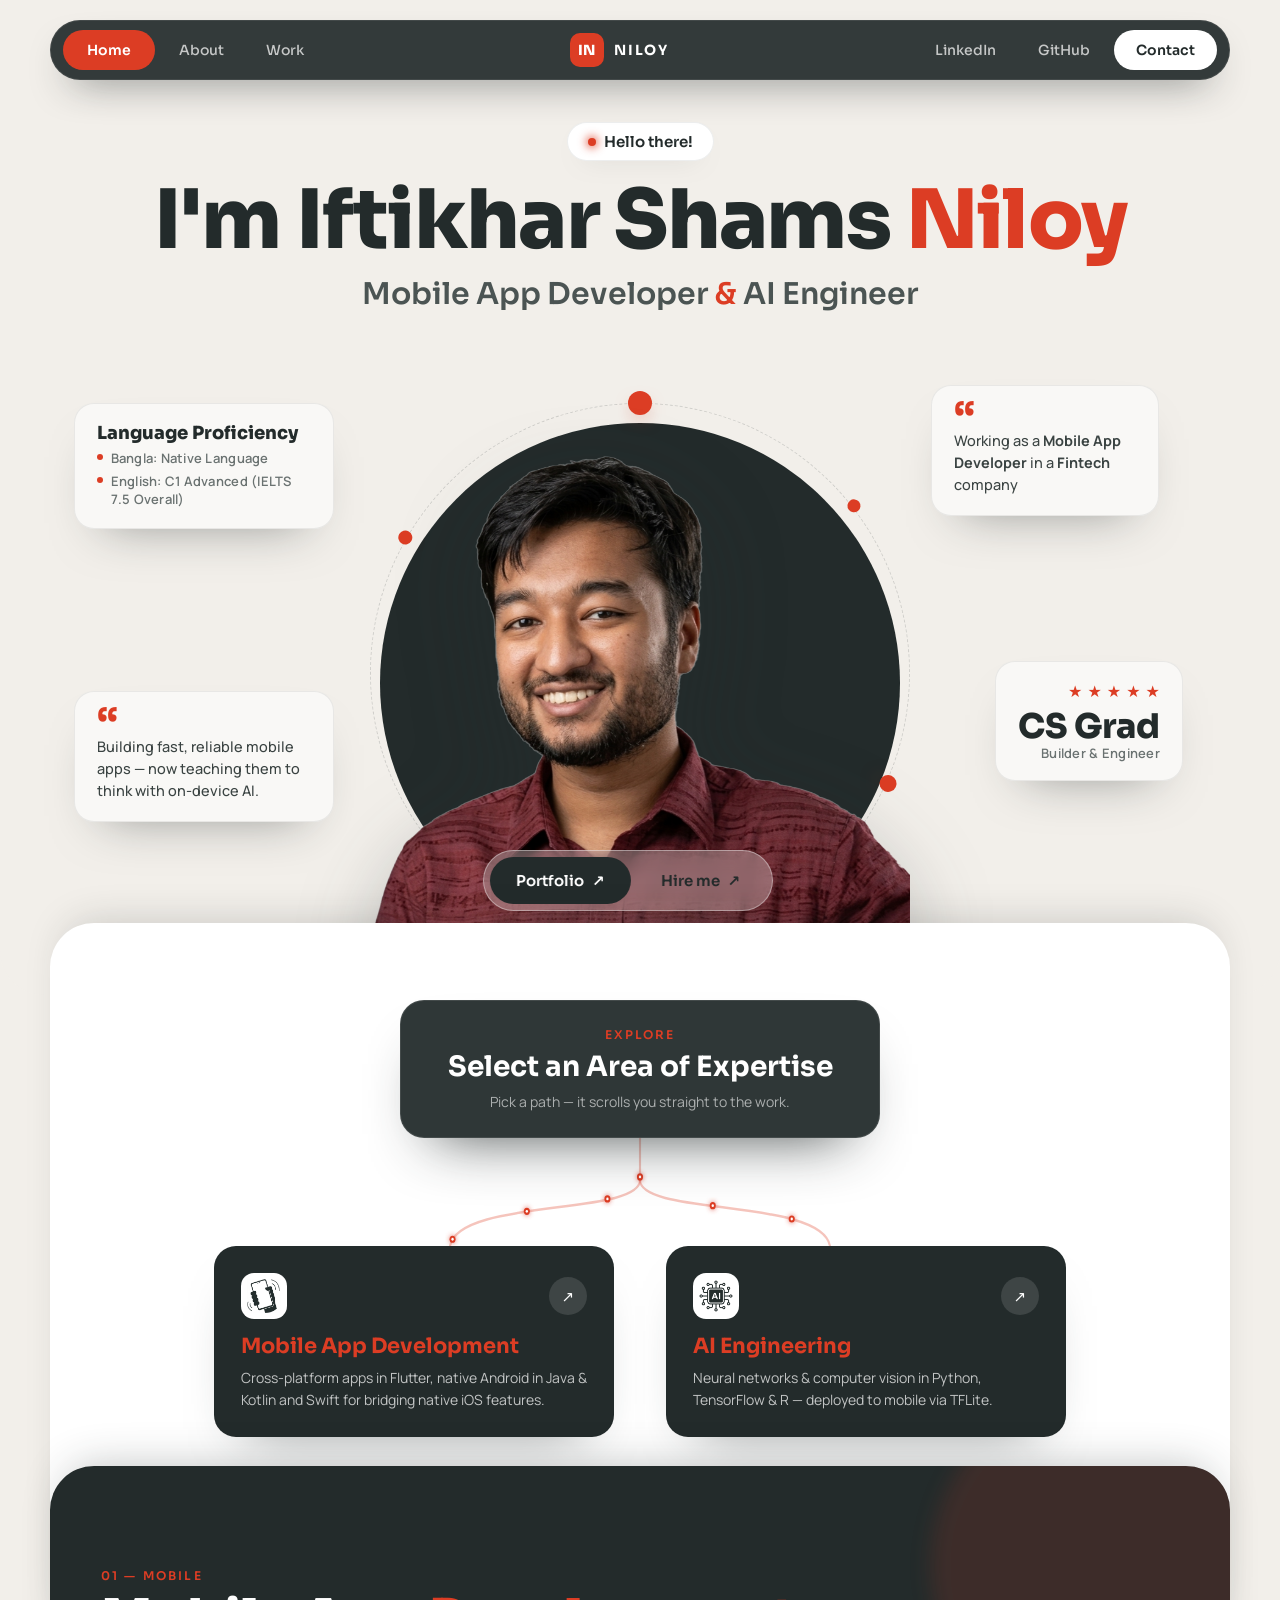
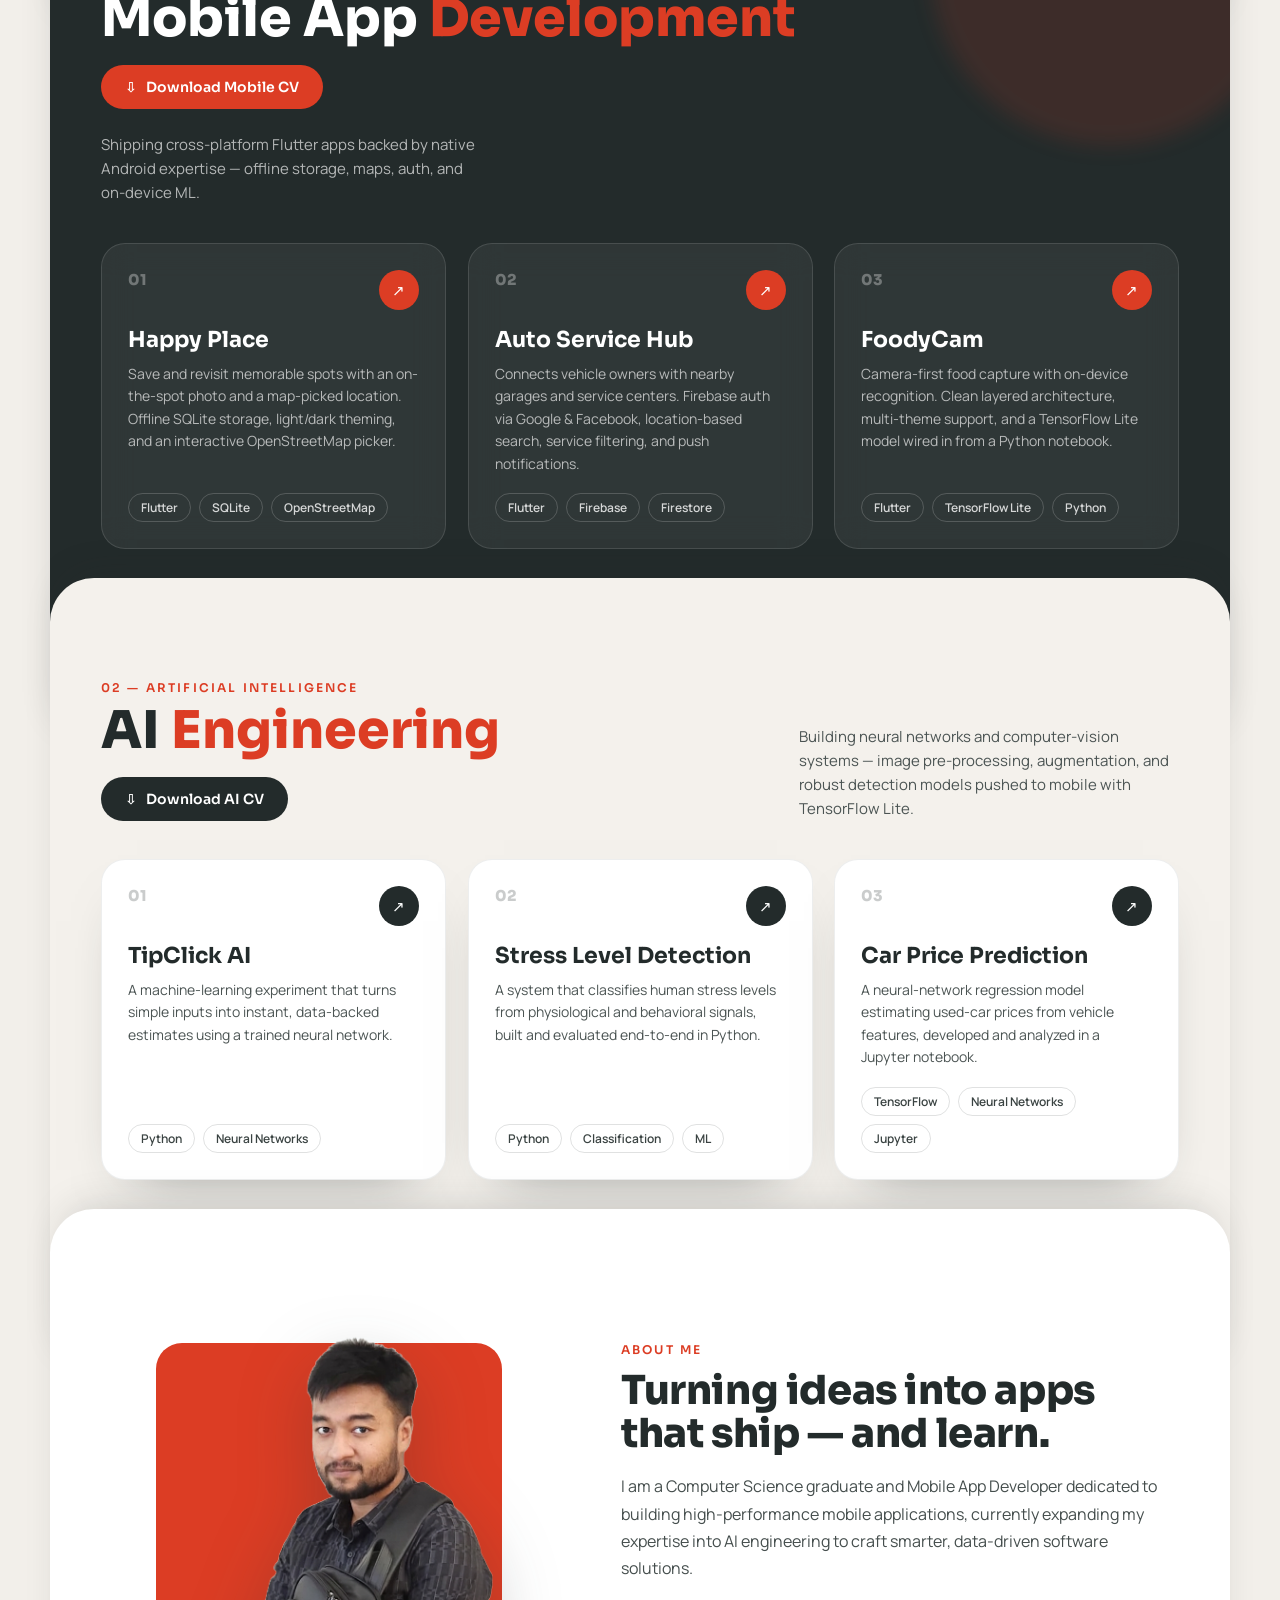
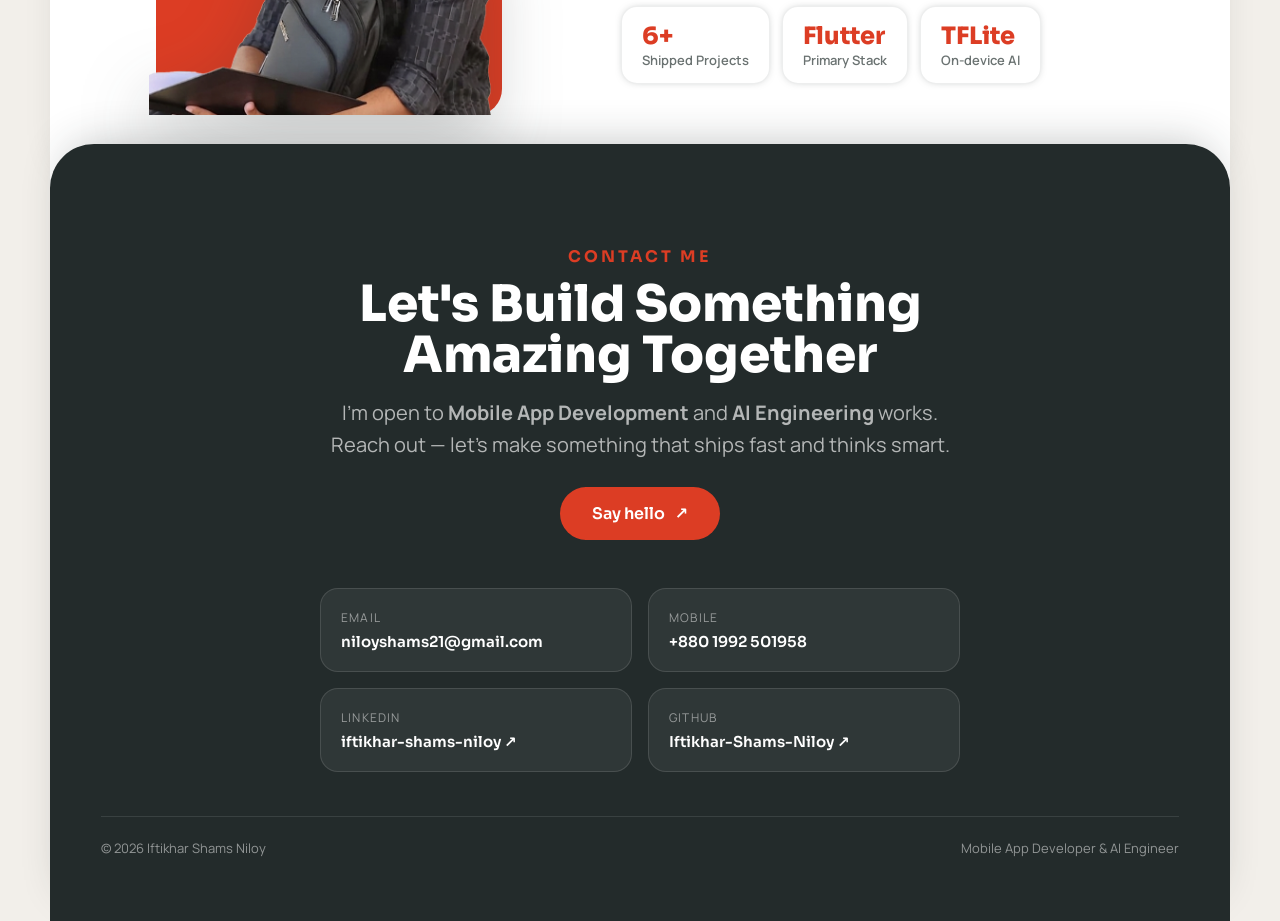
==== index.html @ 942c14b5 "refactor: refactored the code into different files so it becomes better architectured and human-read" ====
<!DOCTYPE html>
<html lang="en">
<head>
  <meta charset="utf-8">
  <meta name="viewport" content="width=device-width, initial-scale=1">
  <title>Iftikhar Shams Niloy — Mobile App Developer &amp; AI Engineer</title>
  <meta name="description" content="Portfolio of Iftikhar Shams Niloy — Mobile App Developer (Flutter, Android) and AI Engineer (TensorFlow, computer vision).">

  <link rel="icon" href="assets/images/favicon.svg" type="image/svg+xml">

  <link rel="stylesheet" href="css/fonts.css">
  <link rel="stylesheet" href="css/base.css">
  <link rel="stylesheet" href="css/components.css">
  <link rel="stylesheet" href="css/sections.css">
</head>
<body>

  <!-- ============================== NAV ============================== -->
  <nav class="nav">
    <div class="nav__group">
      <a href="#home" class="nav__link nav__link--active">Home</a>
      <a href="#about" class="nav__link">About</a>
      <a href="#mobile" class="nav__link">Work</a>
    </div>

    <a href="#home" class="nav__brand">
      <span class="nav__logo">IN</span>
      <span class="nav__name">NILOY</span>
    </a>

    <div class="nav__group">
      <a href="https://www.linkedin.com/in/iftikhar-shams-niloy-92b902220/" target="_blank" rel="noopener" class="nav__link">LinkedIn</a>
      <a href="https://github.com/Iftikhar-Shams-Niloy" target="_blank" rel="noopener" class="nav__link">GitHub</a>
      <a href="#contact" class="nav__cta">Contact</a>
    </div>
  </nav>

  <!-- ============================== HERO ============================== -->
  <section id="home" class="hero">
    <div class="hero__inner">
      <div class="hero__badge reveal">
        <span class="hero__badge-dot"></span>Hello there!
      </div>

      <h1 class="hero__title reveal">I'm Iftikhar Shams <span class="accent">Niloy</span></h1>
      <p class="hero__subtitle reveal">Mobile App Developer <span class="accent">&amp;</span> AI Engineer</p>

      <div class="hero__stage reveal">
        <div class="hero__circle"></div>
        <div class="hero__ring"></div>

        <!-- Rotating red satellites orbiting the portrait -->
        <div class="hero__orbit">
          <div class="hero__orbit-spinner">
            <div class="hero__orbit-arm" style="--angle: 0deg"><span class="hero__satellite" style="--size: 24px; --offset: -12px"></span></div>
            <div class="hero__orbit-arm" style="--angle: 52deg"><span class="hero__satellite" style="--size: 13px; --offset: -8px"></span></div>
            <div class="hero__orbit-arm" style="--angle: 114deg"><span class="hero__satellite" style="--size: 17px; --offset: -10px"></span></div>
            <div class="hero__orbit-arm" style="--angle: 170deg"><span class="hero__satellite" style="--size: 11px; --offset: -7px"></span></div>
            <div class="hero__orbit-arm" style="--angle: 226deg"><span class="hero__satellite" style="--size: 20px; --offset: -11px"></span></div>
            <div class="hero__orbit-arm" style="--angle: 300deg"><span class="hero__satellite" style="--size: 14px; --offset: -8px"></span></div>
          </div>
        </div>

        <img id="heroPhoto" class="hero__photo" src="assets/images/photo-formal.png" alt="Iftikhar Shams Niloy">

        <!-- Floating glass cards around the portrait -->
        <div class="float-card float-card--quote float-card--bottom-left">
          <div class="float-card__quote-mark">&ldquo;</div>
          <p class="float-card__text">Building fast, reliable mobile apps — now teaching them to think with on-device AI.</p>
        </div>

        <div class="float-card float-card--quote float-card--top-right">
          <div class="float-card__quote-mark">&ldquo;</div>
          <p class="float-card__text">Working as a <b>Mobile App Developer</b> in a <b>Fintech</b> company</p>
        </div>

        <div class="float-card float-card--badge float-card--bottom-right">
          <div class="float-card__stars">
            <span>★</span><span>★</span><span>★</span><span>★</span><span>★</span>
          </div>
          <div class="float-card__headline">CS Grad</div>
          <div class="float-card__caption">Builder &amp; Engineer</div>
        </div>

        <div class="float-card float-card--list float-card--top-left">
          <div class="float-card__headline float-card__headline--small">Language Proficiency</div>
          <ul class="float-card__list">
            <li><span class="float-card__bullet"></span>Bangla: Native Language</li>
            <li><span class="float-card__bullet"></span>English: C1 Advanced (IELTS 7.5 Overall)</li>
          </ul>
        </div>

        <!-- CTA pill + expandable resume downloads -->
        <div class="hero__cta">
          <div class="cta-pill">
            <a href="#mobile" class="cta-pill__primary">Portfolio <span aria-hidden="true">↗</span></a>
            <button id="resumeToggle" class="cta-pill__secondary" aria-expanded="false" aria-controls="resumePanel">
              Hire me <span id="resumeCaret" aria-hidden="true">↗</span>
            </button>
          </div>
          <div id="resumePanel" class="resume-panel">
            <a href="assets/resume/Iftikhar-Shams-Niloy-Resume-AI.pdf" download="Iftikhar-Shams-Niloy-AI-Resume.pdf" class="resume-panel__link resume-panel__link--accent">AI Engineering Resume</a>
            <a href="assets/resume/Iftikhar-Shams-Niloy-Resume-Mobile.pdf" download="Iftikhar-Shams-Niloy-Mobile-Resume.pdf" class="resume-panel__link resume-panel__link--dark">Mobile App Developer Resume</a>
          </div>
        </div>
      </div>
    </div>
  </section>

  <!-- ===================== EXPERTISE CHART ===================== -->
  <section class="chart stack-card stack-card--chart">
    <div class="chart__tree">
      <div class="chart__root reveal">
        <div class="chart__eyebrow">Explore</div>
        <div class="chart__question">Select an Area of Expertise</div>
        <div class="chart__hint">Pick a path — it scrolls you straight to the work.</div>
      </div>

      <!-- Connector with flowing sparks from the root node to the two paths -->
      <svg class="chart__connector" viewBox="0 0 900 110" height="110" fill="none" preserveAspectRatio="none" aria-hidden="true">
        <defs>
          <filter id="sparkGlow" x="-70%" y="-70%" width="240%" height="240%">
            <feGaussianBlur stdDeviation="2.6" result="b"></feGaussianBlur>
            <feMerge><feMergeNode in="b"></feMergeNode><feMergeNode in="SourceGraphic"></feMergeNode></feMerge>
          </filter>
          <path id="flowLeft" d="M450 0 L450 40 C 450 78 235 60 225 108"></path>
          <path id="flowRight" d="M450 0 L450 40 C 450 78 665 60 675 108"></path>
        </defs>
        <!-- faint tracks -->
        <path d="M450 0 V42" class="chart__track"></path>
        <path d="M450 42 C 450 78 235 60 225 108" class="chart__track"></path>
        <path d="M450 42 C 450 78 665 60 675 108" class="chart__track"></path>
        <!-- flowing red sparks -->
        <g filter="url(#sparkGlow)"><circle r="3.6" class="chart__spark"></circle><circle r="1.4" fill="#fff"></circle><animateMotion dur="1.9s" repeatCount="indefinite" begin="0s"><mpath href="#flowLeft"></mpath></animateMotion></g>
        <g filter="url(#sparkGlow)"><circle r="3.6" class="chart__spark"></circle><circle r="1.4" fill="#fff"></circle><animateMotion dur="1.9s" repeatCount="indefinite" begin="-0.63s"><mpath href="#flowLeft"></mpath></animateMotion></g>
        <g filter="url(#sparkGlow)"><circle r="3.6" class="chart__spark"></circle><circle r="1.4" fill="#fff"></circle><animateMotion dur="1.9s" repeatCount="indefinite" begin="-1.27s"><mpath href="#flowLeft"></mpath></animateMotion></g>
        <g filter="url(#sparkGlow)"><circle r="3.6" class="chart__spark"></circle><circle r="1.4" fill="#fff"></circle><animateMotion dur="1.9s" repeatCount="indefinite" begin="-0.31s"><mpath href="#flowRight"></mpath></animateMotion></g>
        <g filter="url(#sparkGlow)"><circle r="3.6" class="chart__spark"></circle><circle r="1.4" fill="#fff"></circle><animateMotion dur="1.9s" repeatCount="indefinite" begin="-0.95s"><mpath href="#flowRight"></mpath></animateMotion></g>
        <g filter="url(#sparkGlow)"><circle r="3.6" class="chart__spark"></circle><circle r="1.4" fill="#fff"></circle><animateMotion dur="1.9s" repeatCount="indefinite" begin="-1.58s"><mpath href="#flowRight"></mpath></animateMotion></g>
      </svg>

      <div class="chart__paths">
        <a href="#mobile" class="path-card reveal reveal--from-left">
          <div class="path-card__top">
            <span class="path-card__icon"><img src="assets/images/icon-mobile-dev.png" alt=""></span>
            <span class="path-card__arrow">↗</span>
          </div>
          <div class="path-card__title">Mobile App Development</div>
          <p class="path-card__desc">Cross-platform apps in Flutter, native Android in Java &amp; Kotlin and Swift for bridging native iOS features.</p>
        </a>

        <a href="#ai" class="path-card reveal reveal--from-right">
          <div class="path-card__top">
            <span class="path-card__icon"><img src="assets/images/icon-ai.png" alt=""></span>
            <span class="path-card__arrow">↗</span>
          </div>
          <div class="path-card__title">AI Engineering</div>
          <p class="path-card__desc">Neural networks &amp; computer vision in Python, TensorFlow &amp; R — deployed to mobile via TFLite.</p>
        </a>
      </div>
    </div>
  </section>

  <!-- ===================== MOBILE WORK ===================== -->
  <section id="mobile" class="work work--dark stack-card roll">
    <div class="work__glow" aria-hidden="true"></div>

    <div class="work__header reveal">
      <div>
        <div class="work__eyebrow">01 — Mobile</div>
        <h2 class="work__title">Mobile App <span class="accent">Development</span></h2>
        <a href="assets/resume/Iftikhar-Shams-Niloy-Resume-Mobile.pdf" download="Iftikhar-Shams-Niloy-Mobile-Resume.pdf" class="work__cv-btn work__cv-btn--accent"><span aria-hidden="true">⇩</span> Download Mobile CV</a>
      </div>
      <p class="work__blurb">Shipping cross-platform Flutter apps backed by native Android expertise — offline storage, maps, auth, and on-device ML.</p>
    </div>

    <!-- Cards rendered by js/projects.js from the mobileProjects list -->
    <div id="mobileProjects" class="work__grid"></div>
  </section>

  <!-- ===================== AI WORK ===================== -->
  <section id="ai" class="work work--light stack-card roll">
    <div class="work__header reveal">
      <div>
        <div class="work__eyebrow">02 — Artificial Intelligence</div>
        <h2 class="work__title">AI <span class="accent">Engineering</span></h2>
        <a href="assets/resume/Iftikhar-Shams-Niloy-Resume-AI.pdf" download="Iftikhar-Shams-Niloy-AI-Resume.pdf" class="work__cv-btn work__cv-btn--dark"><span aria-hidden="true">⇩</span> Download AI CV</a>
      </div>
      <p class="work__blurb">Building neural networks and computer-vision systems — image pre-processing, augmentation, and robust detection models pushed to mobile with TensorFlow Lite.</p>
    </div>

    <!-- Cards rendered by js/projects.js from the aiProjects list -->
    <div id="aiProjects" class="work__grid"></div>
  </section>

  <!-- ===================== ABOUT ===================== -->
  <section id="about" class="about stack-card roll">
    <div class="about__grid">
      <div class="about__portrait reveal reveal--from-left">
        <div class="about__portrait-backdrop"></div>
        <img src="assets/images/photo-casual.png" alt="Iftikhar Shams Niloy" class="about__photo">
      </div>

      <div class="reveal reveal--from-right">
        <div class="about__eyebrow">About me</div>
        <h2 class="about__title">Turning ideas into apps that ship — and learn.</h2>
        <p class="about__body">I am a Computer Science graduate and Mobile App Developer dedicated to building high-performance mobile applications, currently expanding my expertise into AI engineering to craft smarter, data-driven software solutions.</p>
        <div class="about__stats">
          <div class="stat-card">
            <div class="stat-card__value">6+</div>
            <div class="stat-card__label">Shipped Projects</div>
          </div>
          <div class="stat-card">
            <div class="stat-card__value">Flutter</div>
            <div class="stat-card__label">Primary Stack</div>
          </div>
          <div class="stat-card">
            <div class="stat-card__value">TFLite</div>
            <div class="stat-card__label">On-device AI</div>
          </div>
        </div>
      </div>
    </div>
  </section>

  <!-- ===================== CONTACT ===================== -->
  <section id="contact" class="contact stack-card roll">
    <div class="contact__intro reveal">
      <div class="contact__eyebrow"><b>CONTACT ME</b></div>
      <h2 class="contact__title">Let's Build Something Amazing Together</h2>
      <p class="contact__body">I'm open to <b>Mobile App Development</b> and <b>AI Engineering</b> works. Reach out — let's make something that ships fast and thinks smart.</p>
      <a href="mailto:niloyshams21@gmail.com" class="contact__hello">Say hello <span aria-hidden="true">↗</span></a>
    </div>

    <div class="contact__grid reveal">
      <a href="mailto:niloyshams21@gmail.com" class="contact-card">
        <div class="contact-card__label">Email</div>
        <div class="contact-card__value contact-card__value--wrap">niloyshams21@gmail.com</div>
      </a>
      <a href="tel:+8801992501958" class="contact-card">
        <div class="contact-card__label">Mobile</div>
        <div class="contact-card__value">+880 1992 501958</div>
      </a>
      <a href="https://www.linkedin.com/in/iftikhar-shams-niloy-92b902220/" target="_blank" rel="noopener" class="contact-card">
        <div class="contact-card__label">LinkedIn</div>
        <div class="contact-card__value">iftikhar-shams-niloy ↗</div>
      </a>
      <a href="https://github.com/Iftikhar-Shams-Niloy" target="_blank" rel="noopener" class="contact-card">
        <div class="contact-card__label">GitHub</div>
        <div class="contact-card__value">Iftikhar-Shams-Niloy ↗</div>
      </a>
    </div>

    <footer class="contact__footer">
      <span>© 2026 Iftikhar Shams Niloy</span>
      <span>Mobile App Developer &amp; AI Engineer</span>
    </footer>
  </section>

  <script src="js/projects.js"></script>
  <script src="js/main.js"></script>
</body>
</html>
---- css/fonts.css ----
/* ==========================================================================
   Self-hosted fonts (variable weight files from Google Fonts)
   - Manrope: body text
   - Sora: headings / UI labels
   Each file is a variable font, so a single @font-face per unicode subset
   covers every weight used on the page.
   ========================================================================== */

/* ----- Manrope ----- */

@font-face {
  font-family: 'Manrope';
  font-style: normal;
  font-weight: 200 800;
  font-display: swap;
  src: url("../assets/fonts/manrope-latin.woff2") format('woff2');
  unicode-range: U+0000-00FF, U+0131, U+0152-0153, U+02BB-02BC, U+02C6, U+02DA, U+02DC, U+0304, U+0308, U+0329, U+2000-206F, U+20AC, U+2122, U+2191, U+2193, U+2212, U+2215, U+FEFF, U+FFFD;
}

@font-face {
  font-family: 'Manrope';
  font-style: normal;
  font-weight: 200 800;
  font-display: swap;
  src: url("../assets/fonts/manrope-latin-ext.woff2") format('woff2');
  unicode-range: U+0100-02BA, U+02BD-02C5, U+02C7-02CC, U+02CE-02D7, U+02DD-02FF, U+0304, U+0308, U+0329, U+1D00-1DBF, U+1E00-1E9F, U+1EF2-1EFF, U+2020, U+20A0-20AB, U+20AD-20C0, U+2113, U+2C60-2C7F, U+A720-A7FF;
}

@font-face {
  font-family: 'Manrope';
  font-style: normal;
  font-weight: 200 800;
  font-display: swap;
  src: url("../assets/fonts/manrope-cyrillic.woff2") format('woff2');
  unicode-range: U+0301, U+0400-045F, U+0490-0491, U+04B0-04B1, U+2116;
}

@font-face {
  font-family: 'Manrope';
  font-style: normal;
  font-weight: 200 800;
  font-display: swap;
  src: url("../assets/fonts/manrope-cyrillic-ext.woff2") format('woff2');
  unicode-range: U+0460-052F, U+1C80-1C8A, U+20B4, U+2DE0-2DFF, U+A640-A69F, U+FE2E-FE2F;
}

@font-face {
  font-family: 'Manrope';
  font-style: normal;
  font-weight: 200 800;
  font-display: swap;
  src: url("../assets/fonts/manrope-greek.woff2") format('woff2');
  unicode-range: U+0370-0377, U+037A-037F, U+0384-038A, U+038C, U+038E-03A1, U+03A3-03FF;
}

@font-face {
  font-family: 'Manrope';
  font-style: normal;
  font-weight: 200 800;
  font-display: swap;
  src: url("../assets/fonts/manrope-vietnamese.woff2") format('woff2');
  unicode-range: U+0102-0103, U+0110-0111, U+0128-0129, U+0168-0169, U+01A0-01A1, U+01AF-01B0, U+0300-0301, U+0303-0304, U+0308-0309, U+0323, U+0329, U+1EA0-1EF9, U+20AB;
}

/* ----- Sora ----- */

@font-face {
  font-family: 'Sora';
  font-style: normal;
  font-weight: 100 800;
  font-display: swap;
  src: url("../assets/fonts/sora-latin.woff2") format('woff2');
  unicode-range: U+0000-00FF, U+0131, U+0152-0153, U+02BB-02BC, U+02C6, U+02DA, U+02DC, U+0304, U+0308, U+0329, U+2000-206F, U+20AC, U+2122, U+2191, U+2193, U+2212, U+2215, U+FEFF, U+FFFD;
}

@font-face {
  font-family: 'Sora';
  font-style: normal;
  font-weight: 100 800;
  font-display: swap;
  src: url("../assets/fonts/sora-latin-ext.woff2") format('woff2');
  unicode-range: U+0100-02BA, U+02BD-02C5, U+02C7-02CC, U+02CE-02D7, U+02DD-02FF, U+0304, U+0308, U+0329, U+1D00-1DBF, U+1E00-1E9F, U+1EF2-1EFF, U+2020, U+20A0-20AB, U+20AD-20C0, U+2113, U+2C60-2C7F, U+A720-A7FF;
}
---- css/base.css ----
/* ==========================================================================
   Base: design tokens, reset, page scaffolding, animations, reveal utilities
   ========================================================================== */

:root {
  --accent: #DC3D24;
  --ink: #232B2B;
  --paper: #F2EFEA;
  --paper-warm: #F4F1EC;
  --text-muted: #4b5453;
  --text-soft: #6a7271;
  --glass-blur: 16px;
  --radius-section: 44px;

  /* Stacked-card sections: each card tucks --card-underlap of the previous
     card underneath itself and leaves --card-overlap of it visible. */
  --card-underlap: 120px;
  --card-overlap: 48px;

  --font-heading: 'Sora', system-ui, sans-serif;
  --font-body: 'Manrope', system-ui, sans-serif;
}

* {
  box-sizing: border-box;
  margin: 0;
  padding: 0;
}

html {
  scroll-behavior: smooth;
}

/* `clip` cuts off horizontal overflow (from decorative shapes and negative
   margins) WITHOUT turning the element into a scroll container, which is
   what `overflow-x: hidden` on a wrapper div does — that was the source of
   the "scroll gets stuck unless the cursor is near the edge" bug. */
html, body {
  overflow-x: clip;
}

body {
  font-family: var(--font-body);
  background: var(--paper);
  color: var(--ink);
  -webkit-font-smoothing: antialiased;
}

::selection {
  background: var(--accent);
  color: #fff;
}

a {
  text-decoration: none;
  color: inherit;
}

img {
  max-width: 100%;
}

/* Anchored sections stop below the sticky nav instead of underneath it. */
section[id] {
  scroll-margin-top: 90px;
}

.accent {
  color: var(--accent);
}

/* --------------------------------------------------------------------------
   Stacked-card sections
   Every section after the hero is a rounded card that slides over the one
   before it. z-index comes from source order so later cards sit on top.
   -------------------------------------------------------------------------- */

.stack-card {
  position: relative;
  width: min(1180px, 94vw);
  margin: calc(-1 * (var(--card-underlap) + var(--card-overlap))) auto 0;
  border-radius: var(--radius-section) var(--radius-section) 0 0;
}

/* --------------------------------------------------------------------------
   Keyframe animations
   -------------------------------------------------------------------------- */

@keyframes floatY {
  0%, 100% { transform: translateY(0); }
  50%      { transform: translateY(-14px); }
}

@keyframes spin {
  to { transform: rotate(360deg); }
}

@keyframes pop {
  0%   { opacity: 0; transform: translateY(14px) scale(.98); }
  100% { opacity: 1; transform: none; }
}

@keyframes glowDot {
  0%, 100% { box-shadow: 0 0 5px 1px rgba(220, 61, 36, .7), 0 0 0 0 rgba(220, 61, 36, .5); }
  50%      { box-shadow: 0 0 12px 3px rgba(220, 61, 36, .95), 0 0 0 6px rgba(220, 61, 36, 0); }
}

/* --------------------------------------------------------------------------
   Scroll-reveal utilities (activated once by js/main.js)
   .reveal              — fade up
   .reveal--from-left   — slide in from the left
   .reveal--from-right  — slide in from the right
   .roll                — whole section tilts up into place
   -------------------------------------------------------------------------- */

.reveal {
  opacity: 0;
  transform: translateY(34px);
  transition:
    opacity .8s cubic-bezier(.16, .72, .2, 1),
    transform .8s cubic-bezier(.16, .72, .2, 1);
  will-change: opacity, transform;
}

.reveal--from-left  { transform: translateX(-40px); }
.reveal--from-right { transform: translateX(40px); }

.reveal.is-visible {
  opacity: 1;
  transform: none;
}

.roll {
  opacity: 0;
  transform: perspective(1500px) rotateX(9deg) translateY(44px);
  transform-origin: 50% 0%;
  transition:
    opacity .74s cubic-bezier(.16, .72, .2, 1),
    transform .74s cubic-bezier(.16, .72, .2, 1);
  backface-visibility: hidden;
}

.roll.is-visible {
  opacity: 1;
  transform: perspective(1500px) rotateX(0deg) translateY(0);
}

@media (prefers-reduced-motion: reduce) {
  .reveal, .reveal--from-left, .reveal--from-right, .roll {
    opacity: 1 !important;
    transform: none !important;
    transition: none;
  }
}
---- css/components.css ----
/* ==========================================================================
   Reusable components: nav, floating cards, CTA pill, resume panel,
   path cards, project cards, stat cards, contact cards
   ========================================================================== */

/* --------------------------------- Nav --------------------------------- */

.nav {
  position: sticky;
  top: 20px;
  z-index: 60;
  width: min(1180px, 94vw);
  margin: 18px auto 0;
  display: flex;
  align-items: center;
  justify-content: space-between;
  background: rgba(35, 43, 43, 0.92);
  backdrop-filter: blur(14px);
  -webkit-backdrop-filter: blur(14px);
  border: 1px solid rgba(255, 255, 255, 0.08);
  border-radius: 999px;
  padding: 9px 12px;
  box-shadow: 0 18px 40px -22px rgba(35, 43, 43, 0.9);
}

.nav__group {
  display: flex;
  align-items: center;
  gap: 6px;
}

.nav__link {
  cursor: pointer;
  font-family: var(--font-heading);
  font-weight: 500;
  font-size: 14px;
  color: rgba(255, 255, 255, 0.72);
  padding: 11px 18px;
  border-radius: 999px;
  transition: color .2s;
}

.nav__link:hover {
  color: #fff;
}

.nav__link--active {
  font-weight: 600;
  color: #fff;
  background: var(--accent);
  padding: 11px 24px;
}

.nav__brand {
  display: flex;
  align-items: center;
  gap: 10px;
}

.nav__logo {
  width: 34px;
  height: 34px;
  border-radius: 10px;
  background: var(--accent);
  display: grid;
  place-items: center;
  font-family: var(--font-heading);
  font-weight: 800;
  color: #fff;
  font-size: 14px;
}

.nav__name {
  font-family: var(--font-heading);
  font-weight: 700;
  letter-spacing: .14em;
  font-size: 14px;
  color: #fff;
}

.nav__cta {
  font-family: var(--font-heading);
  font-weight: 600;
  font-size: 14px;
  color: var(--ink);
  background: #fff;
  padding: 11px 22px;
  border-radius: 999px;
}

/* --------------------------- Floating glass cards --------------------------- */

.float-card {
  position: absolute;
  z-index: 3;
  max-width: 260px;
  text-align: left;
  padding: 20px 22px;
  border-radius: 20px;
  background: rgba(255, 255, 255, 0.55);
  backdrop-filter: blur(var(--glass-blur));
  -webkit-backdrop-filter: blur(var(--glass-blur));
  border: 1px solid rgba(35, 43, 43, 0.08);
  box-shadow: 0 24px 50px -30px rgba(35, 43, 43, 0.5);
  animation: floatY 5s ease-in-out infinite;
}

/* Positions are relative to the hero stage so they scale with the layout. */
.float-card--top-left     { left: 2%;  top: 10%; }
.float-card--top-right    { right: 6%; top: 7%;  width: 228px; }
.float-card--bottom-left  { left: 2%;  top: 58%; }
.float-card--bottom-right { right: 4%; top: 53%; text-align: right; animation-duration: 5.6s; padding: 18px 22px; }

.float-card__quote-mark {
  font-family: var(--font-heading);
  font-weight: 800;
  font-size: 40px;
  color: var(--accent);
  line-height: .6;
}

.float-card__text {
  font-size: 14.5px;
  line-height: 1.5;
  color: #3a4342;
  font-weight: 500;
}

.float-card__stars {
  display: flex;
  gap: 5px;
  justify-content: flex-end;
  margin-bottom: 8px;
  color: var(--accent);
}

.float-card__headline {
  font-family: var(--font-heading);
  font-weight: 800;
  font-size: 34px;
  line-height: 1;
}

.float-card__headline--small {
  font-size: 18px;
}

.float-card__caption {
  font-size: 13px;
  color: var(--text-soft);
  font-weight: 600;
  letter-spacing: .02em;
}

.float-card__list {
  list-style: none;
  display: flex;
  flex-direction: column;
  gap: 5px;
  margin-top: 7px;
  font-size: 13px;
  color: var(--text-soft);
  font-weight: 600;
  letter-spacing: .02em;
}

.float-card__list li {
  display: flex;
  align-items: flex-start;
  gap: 8px;
}

.float-card__bullet {
  width: 6px;
  height: 6px;
  border-radius: 50%;
  background: var(--accent);
  flex-shrink: 0;
  margin-top: 5px;
}

/* The pinned cards need room around the portrait; hide them when narrow. */
@media (max-width: 900px) {
  .float-card {
    display: none;
  }
}

/* ------------------------- CTA pill + resume panel ------------------------- */

.hero__cta {
  position: absolute;
  bottom: 32px;
  left: 50%;
  transform: translateX(-50%);
  z-index: 6;
  display: flex;
  align-items: center;
  justify-content: center;
  flex-wrap: wrap;
  gap: 10px;
  width: max-content;
  max-width: 90vw;
}

.cta-pill,
.resume-panel {
  display: flex;
  align-items: center;
  gap: 4px;
  padding: 6px;
  border-radius: 999px;
  background: rgba(255, 255, 255, 0.28);
  backdrop-filter: blur(10px);
  -webkit-backdrop-filter: blur(10px);
  border: 1px solid rgba(255, 255, 255, 0.4);
  box-shadow: 0 20px 44px -22px rgba(35, 43, 43, 0.7);
}

.cta-pill__primary,
.cta-pill__secondary {
  border: none;
  cursor: pointer;
  display: flex;
  align-items: center;
  gap: 8px;
  font-family: var(--font-heading);
  font-weight: 600;
  font-size: 15px;
  padding: 14px 26px;
  border-radius: 999px;
}

.cta-pill__primary {
  color: #fff;
  background-color: var(--ink);
}

.cta-pill__secondary {
  color: var(--ink);
  background: transparent;
}

/* Collapsed by default; js/main.js toggles .is-open to slide it out. */
.resume-panel {
  gap: 6px;
  overflow: hidden;
  white-space: nowrap;
  transform-origin: left center;
  max-width: 0;
  opacity: 0;
  visibility: hidden;
  transition:
    max-width .42s cubic-bezier(.4, 0, .2, 1),
    opacity .26s ease .34s,
    visibility 0s .66s;
}

.resume-panel.is-open {
  max-width: 560px;
  opacity: 1;
  visibility: visible;
  transition:
    max-width .48s cubic-bezier(.16, .72, .2, 1) .16s,
    opacity .3s ease,
    visibility 0s;
}

.resume-panel__link {
  display: flex;
  align-items: center;
  justify-content: center;
  font-family: var(--font-heading);
  font-weight: 600;
  font-size: 14px;
  color: #fff;
  padding: 13px 22px;
  border-radius: 999px;
  white-space: nowrap;
  flex-shrink: 0;
}

.resume-panel__link--accent { background: var(--accent); }
.resume-panel__link--dark   { background: var(--ink); }

/* ------------------------ Expertise path cards ------------------------ */

.path-card {
  cursor: pointer;
  text-align: left;
  flex: 1;
  min-width: 280px;
  max-width: 400px;
  padding: 26px;
  border-radius: 22px;
  background-color: var(--ink);
  border: 1px solid rgba(35, 43, 43, 0.08);
  box-shadow: 0 26px 54px -34px rgba(35, 43, 43, 0.55);
  transition: transform .25s, box-shadow .25s;
}

.path-card:hover {
  transform: translateY(-6px);
  box-shadow: 0 34px 60px -30px rgba(35, 43, 43, 0.6);
}

.path-card__top {
  display: flex;
  align-items: center;
  justify-content: space-between;
  margin-bottom: 14px;
}

.path-card__icon {
  width: 46px;
  height: 46px;
  border-radius: 13px;
  background: #fff;
  display: grid;
  place-items: center;
  overflow: hidden;
}

.path-card__icon img {
  width: 34px;
  height: 34px;
  object-fit: contain;
}

.path-card__arrow {
  width: 38px;
  height: 38px;
  border-radius: 50%;
  background: rgba(255, 255, 255, 0.12);
  color: #fff;
  display: grid;
  place-items: center;
  font-size: 15px;
}

.path-card__title {
  font-family: var(--font-heading);
  font-weight: 700;
  font-size: 21px;
  color: var(--accent);
}

.path-card__desc {
  font-size: 14px;
  line-height: 1.55;
  color: rgba(255, 255, 255, 0.72);
  margin-top: 8px;
}

/* --------------------------- Project cards --------------------------- */

.project-card {
  display: flex;
  flex-direction: column;
  padding: 26px;
  border-radius: 24px;
  transition: transform .25s, border-color .25s;
}

.project-card:hover {
  transform: translateY(-6px);
}

.project-card__top {
  display: flex;
  justify-content: space-between;
  align-items: flex-start;
  margin-bottom: 16px;
}

.project-card__number {
  font-family: var(--font-heading);
  font-weight: 800;
  font-size: 15px;
}

.project-card__arrow {
  width: 40px;
  height: 40px;
  border-radius: 50%;
  display: grid;
  place-items: center;
  color: #fff;
  font-size: 15px;
}

.project-card__title {
  font-family: var(--font-heading);
  font-weight: 700;
  font-size: 22px;
  margin-bottom: 10px;
}

.project-card__desc {
  font-size: 14px;
  line-height: 1.6;
  flex: 1;
}

.project-card__tags {
  display: flex;
  flex-wrap: wrap;
  gap: 8px;
  margin-top: 18px;
}

.project-card__tag {
  font-size: 12px;
  font-weight: 600;
  padding: 5px 12px;
  border-radius: 999px;
}

/* Dark variant (Mobile section) */
.project-card--dark {
  background: rgba(255, 255, 255, 0.06);
  backdrop-filter: blur(var(--glass-blur));
  -webkit-backdrop-filter: blur(var(--glass-blur));
  border: 1px solid rgba(255, 255, 255, 0.12);
}

.project-card--dark:hover          { border-color: rgba(220, 61, 36, 0.5); }
.project-card--dark .project-card__number { color: rgba(255, 255, 255, 0.32); }
.project-card--dark .project-card__arrow  { background: var(--accent); }
.project-card--dark .project-card__desc   { color: rgba(255, 255, 255, 0.66); }
.project-card--dark .project-card__tag    { color: rgba(255, 255, 255, 0.8); border: 1px solid rgba(255, 255, 255, 0.18); }

/* Light variant (AI section) */
.project-card--light {
  background: #fff;
  border: 1px solid rgba(35, 43, 43, 0.08);
  box-shadow: 0 26px 54px -36px rgba(35, 43, 43, 0.5);
}

.project-card--light:hover          { border-color: rgba(220, 61, 36, 0.4); }
.project-card--light .project-card__number { color: rgba(35, 43, 43, 0.24); }
.project-card--light .project-card__arrow  { background: var(--ink); }
.project-card--light .project-card__title  { color: var(--ink); }
.project-card--light .project-card__desc   { color: var(--text-muted); }
.project-card--light .project-card__tag    { color: #3a4342; border: 1px solid rgba(35, 43, 43, 0.14); }

/* ----------------------------- Stat cards ----------------------------- */

.stat-card {
  padding: 14px 20px;
  border-radius: 16px;
  background: #fff;
  border: 1px solid rgba(35, 43, 43, 0.08);
  box-shadow: 0 0 8px -4px rgba(35, 43, 43, 0.5);
}

.stat-card__value {
  font-family: var(--font-heading);
  font-weight: 800;
  font-size: 24px;
  color: var(--accent);
}

.stat-card__label {
  font-size: 13px;
  color: var(--text-soft);
  font-weight: 600;
}

/* ---------------------------- Contact cards ---------------------------- */

.contact-card {
  padding: 20px;
  border-radius: 18px;
  background: rgba(255, 255, 255, 0.06);
  border: 1px solid rgba(255, 255, 255, 0.12);
  transition: border-color .2s;
}

.contact-card:hover {
  border-color: rgba(220, 61, 36, 0.5);
}

.contact-card__label {
  font-size: 12px;
  letter-spacing: .1em;
  text-transform: uppercase;
  color: rgba(255, 255, 255, 0.5);
  margin-bottom: 6px;
}

.contact-card__value {
  font-family: var(--font-heading);
  font-weight: 600;
  font-size: 15px;
}

.contact-card__value--wrap {
  word-break: break-all;
}
---- css/sections.css ----
/* ==========================================================================
   Page sections: hero, expertise chart, work (mobile/AI), about, contact
   Sections after the hero are ".stack-card"s (see base.css): rounded cards
   that slide over the previous section, z-index rising in source order.
   ========================================================================== */

/* --------------------------------- Hero --------------------------------- */

.hero {
  position: relative;
  z-index: 1;
  width: 100%;
  background: var(--paper);
  border-radius: 0 0 var(--radius-section) var(--radius-section);
  text-align: center;
}

.hero__inner {
  width: min(1180px, 94vw);
  margin: 0 auto;
  padding: 44px 0 52px;
}

.hero__badge {
  display: inline-flex;
  align-items: center;
  gap: 8px;
  background: #fff;
  border: 1px solid rgba(35, 43, 43, 0.08);
  border-radius: 999px;
  padding: 9px 20px;
  font-family: var(--font-heading);
  font-weight: 600;
  font-size: 15px;
  box-shadow: 0 10px 26px -18px rgba(35, 43, 43, 0.5);
}

.hero__badge-dot {
  width: 8px;
  height: 8px;
  border-radius: 50%;
  background: var(--accent);
  box-shadow: 0 0 8px 2px rgba(220, 61, 36, 0.75);
  animation: glowDot 1.8s ease-in-out infinite;
}

.hero__title {
  font-family: var(--font-heading);
  font-weight: 800;
  font-size: clamp(38px, 6.4vw, 88px);
  line-height: .98;
  letter-spacing: -.02em;
  margin: 20px 0 0;
}

.hero__subtitle {
  font-family: var(--font-heading);
  font-weight: 600;
  font-size: clamp(17px, 2.4vw, 30px);
  color: var(--text-muted);
  margin-top: 14px;
}

/* The stage holds the portrait, orbit decoration, and floating cards. */
.hero__stage {
  position: relative;
  margin-top: 30px;
  height: clamp(400px, 52vw, 600px);
  display: flex;
  justify-content: center;
}

.hero__circle,
.hero__ring,
.hero__orbit {
  position: absolute;
  bottom: 0;
  left: 50%;
  transform: translateX(-50%);
}

.hero__circle {
  width: clamp(340px, 44vw, 520px);
  height: clamp(340px, 44vw, 520px);
  border-radius: 50%;
  background: var(--ink);
}

.hero__ring,
.hero__orbit {
  width: clamp(360px, 46vw, 540px);
  height: clamp(360px, 46vw, 540px);
}

.hero__ring {
  border-radius: 50%;
  border: 1.5px dashed rgba(35, 43, 43, 0.16);
}

.hero__orbit {
  pointer-events: none;
  z-index: 1;
}

.hero__orbit-spinner {
  position: absolute;
  inset: 0;
  animation: spin 24s linear infinite;
}

/* Each arm is rotated by --angle; the satellite dot sits at its 12 o'clock. */
.hero__orbit-arm {
  position: absolute;
  inset: 0;
  transform: rotate(var(--angle));
}

.hero__satellite {
  position: absolute;
  top: var(--offset);
  left: 50%;
  transform: translateX(-50%);
  width: var(--size);
  height: var(--size);
  border-radius: 50%;
  background: var(--accent);
  box-shadow: 0 8px 18px -6px rgba(220, 61, 36, 0.6);
}

.hero__photo {
  position: relative;
  z-index: 2;
  height: 90%;
  object-fit: contain;
  object-position: bottom;
  transform: translateY(64px);
  filter: drop-shadow(0 30px 40px rgba(35, 43, 43, 0.28));
}

/* --------------------------- Expertise chart --------------------------- */

.chart {
  z-index: 2;
  background: #fff;
  margin-top: -72px; /* only tucks under the hero's rounded corners */
  padding: clamp(50px, 6vw, 86px) clamp(24px, 4vw, 56px)
           calc(clamp(48px, 6vw, 78px) + var(--card-underlap));
  box-shadow: 0 -16px 40px -18px rgba(35, 43, 43, 0.22);
}

.chart__tree {
  display: flex;
  flex-direction: column;
  align-items: center;
  width: 100%;
}

.chart__root {
  width: min(480px, 90%);
  text-align: center;
  padding: 26px 30px;
  border-radius: 24px;
  background: rgba(35, 43, 43, 0.94);
  backdrop-filter: blur(var(--glass-blur));
  -webkit-backdrop-filter: blur(var(--glass-blur));
  border: 1px solid rgba(255, 255, 255, 0.1);
  box-shadow: 0 30px 60px -34px rgba(35, 43, 43, 0.9);
  animation: pop .5s ease both;
}

.chart__eyebrow {
  font-family: var(--font-heading);
  font-weight: 600;
  font-size: 12px;
  letter-spacing: .16em;
  text-transform: uppercase;
  color: var(--accent);
  margin-bottom: 8px;
}

.chart__question {
  font-family: var(--font-heading);
  font-weight: 700;
  font-size: clamp(20px, 3vw, 28px);
  color: #fff;
  line-height: 1.2;
}

.chart__hint {
  font-size: 14px;
  color: rgba(255, 255, 255, 0.6);
  margin-top: 8px;
}

.chart__connector {
  display: block;
  width: min(760px, 92%);
  margin: 0 0 -2px;
  overflow: visible;
}

.chart__track {
  stroke: rgba(220, 61, 36, 0.3);
  stroke-width: 2.5;
  stroke-linecap: round;
}

.chart__spark {
  fill: var(--accent);
}

.chart__paths {
  display: flex;
  gap: clamp(16px, 4vw, 60px);
  width: 100%;
  justify-content: center;
  flex-wrap: wrap;
}

/* ---------------------------- Work sections ---------------------------- */

.work {
  padding: clamp(80px, 8vw, 112px) clamp(24px, 4vw, 56px)
           calc(clamp(48px, 6vw, 80px) + var(--card-underlap));
}

.work--dark {
  z-index: 3;
  background: var(--ink);
  color: #fff;
  overflow: clip;
  box-shadow: 0 -16px 44px -18px rgba(35, 43, 43, 0.3);
}

.work--light {
  z-index: 4;
  background: var(--paper-warm);
  box-shadow: 0 -16px 40px -18px rgba(35, 43, 43, 0.22);
}

/* Soft red halo in the dark section's corner */
.work__glow {
  position: absolute;
  top: -80px;
  right: -60px;
  width: 360px;
  height: 360px;
  border-radius: 50%;
  background: rgba(220, 61, 36, 0.14);
  filter: blur(10px);
}

.work__header {
  display: flex;
  align-items: flex-end;
  justify-content: space-between;
  gap: 24px;
  flex-wrap: wrap;
  position: relative;
  z-index: 2;
}

.work__eyebrow {
  font-family: var(--font-heading);
  font-weight: 600;
  font-size: 12px;
  letter-spacing: .18em;
  text-transform: uppercase;
  color: var(--accent);
  margin-bottom: 10px;
}

.work__title {
  font-family: var(--font-heading);
  font-weight: 800;
  font-size: clamp(30px, 4.6vw, 52px);
  line-height: 1;
}

.work__cv-btn {
  display: inline-flex;
  align-items: center;
  gap: 9px;
  margin-top: 20px;
  font-family: var(--font-heading);
  font-weight: 600;
  font-size: 14px;
  color: #fff;
  padding: 13px 24px;
  border-radius: 999px;
}

.work__cv-btn--accent { background: var(--accent); }
.work__cv-btn--dark   { background: var(--ink); }

.work__blurb {
  max-width: 380px;
  font-size: 15px;
  line-height: 1.6;
}

.work--dark .work__blurb  { color: rgba(255, 255, 255, 0.66); }
.work--light .work__blurb { color: var(--text-muted); }

.work__grid {
  display: grid;
  grid-template-columns: repeat(auto-fit, minmax(280px, 1fr));
  gap: 22px;
  margin-top: 38px;
  position: relative;
  z-index: 2;
}

/* --------------------------------- About --------------------------------- */

.about {
  z-index: 5;
  background: #fff;
  padding: clamp(80px, 8vw, 112px) clamp(24px, 4vw, 56px) clamp(56px, 6vw, 84px);
  box-shadow: 0 -16px 40px -18px rgba(35, 43, 43, 0.22);
}

.about__grid {
  display: grid;
  grid-template-columns: minmax(0, 0.9fr) minmax(0, 1.1fr);
  gap: clamp(24px, 5vw, 64px);
  align-items: center;
}

@media (max-width: 760px) {
  .about__grid {
    grid-template-columns: 1fr;
  }
}

.about__portrait {
  position: relative;
  display: flex;
  justify-content: center;
}

.about__portrait-backdrop {
  position: absolute;
  bottom: 0;
  width: 76%;
  height: 92%;
  border-radius: 26px;
  background: var(--accent);
}

.about__photo {
  position: relative;
  z-index: 2;
  width: 100%;
  max-width: 360px;
  object-fit: contain;
  filter: drop-shadow(0 26px 34px rgba(35, 43, 43, 0.25));
}

.about__eyebrow {
  font-family: var(--font-heading);
  font-weight: 600;
  font-size: 12px;
  letter-spacing: .18em;
  text-transform: uppercase;
  color: var(--accent);
  margin-bottom: 12px;
}

.about__title {
  font-family: var(--font-heading);
  font-weight: 800;
  font-size: clamp(26px, 3.4vw, 40px);
  line-height: 1.08;
  letter-spacing: -.01em;
}

.about__body {
  font-size: 16px;
  line-height: 1.7;
  color: #454e4d;
  margin-top: 18px;
}

.about__stats {
  display: flex;
  gap: 12px;
  flex-wrap: wrap;
  margin-top: 24px;
}

/* -------------------------------- Contact -------------------------------- */

.contact {
  z-index: 6;
  background: var(--ink);
  color: #fff;
  /* The about section above keeps its full padding visible. */
  margin-top: -48px;
  padding: clamp(80px, 8vw, 112px) clamp(24px, 4vw, 56px) clamp(40px, 6vw, 64px);
  box-shadow: 0 -16px 44px -18px rgba(35, 43, 43, 0.3);
}

.contact__intro {
  text-align: center;
  max-width: 620px;
  margin: 0 auto;
}

.contact__eyebrow {
  font-family: var(--font-heading);
  font-weight: 600;
  font-size: 16px;
  letter-spacing: .18em;
  text-transform: uppercase;
  color: var(--accent);
  margin-bottom: 12px;
}

.contact__title {
  font-family: var(--font-heading);
  font-weight: 800;
  font-size: clamp(30px, 5vw, 50px);
  line-height: 1.02;
}

.contact__body {
  font-size: clamp(16px, 2vw, 20px);
  line-height: 1.6;
  color: rgba(255, 255, 255, 0.66);
  margin-top: 16px;
}

.contact__hello {
  display: inline-flex;
  align-items: center;
  gap: 10px;
  margin-top: 26px;
  font-family: var(--font-heading);
  font-weight: 600;
  font-size: 16px;
  color: #fff;
  background: var(--accent);
  padding: 16px 32px;
  border-radius: 999px;
}

.contact__grid {
  display: grid;
  grid-template-columns: repeat(2, 1fr);
  gap: 16px;
  margin: 48px auto 0;
  max-width: 640px;
}

@media (max-width: 560px) {
  .contact__grid {
    grid-template-columns: 1fr;
  }
}

.contact__footer {
  margin-top: 44px;
  padding-top: 22px;
  border-top: 1px solid rgba(255, 255, 255, 0.1);
  display: flex;
  justify-content: space-between;
  flex-wrap: wrap;
  gap: 10px;
  font-size: 13px;
  color: rgba(255, 255, 255, 0.5);
}
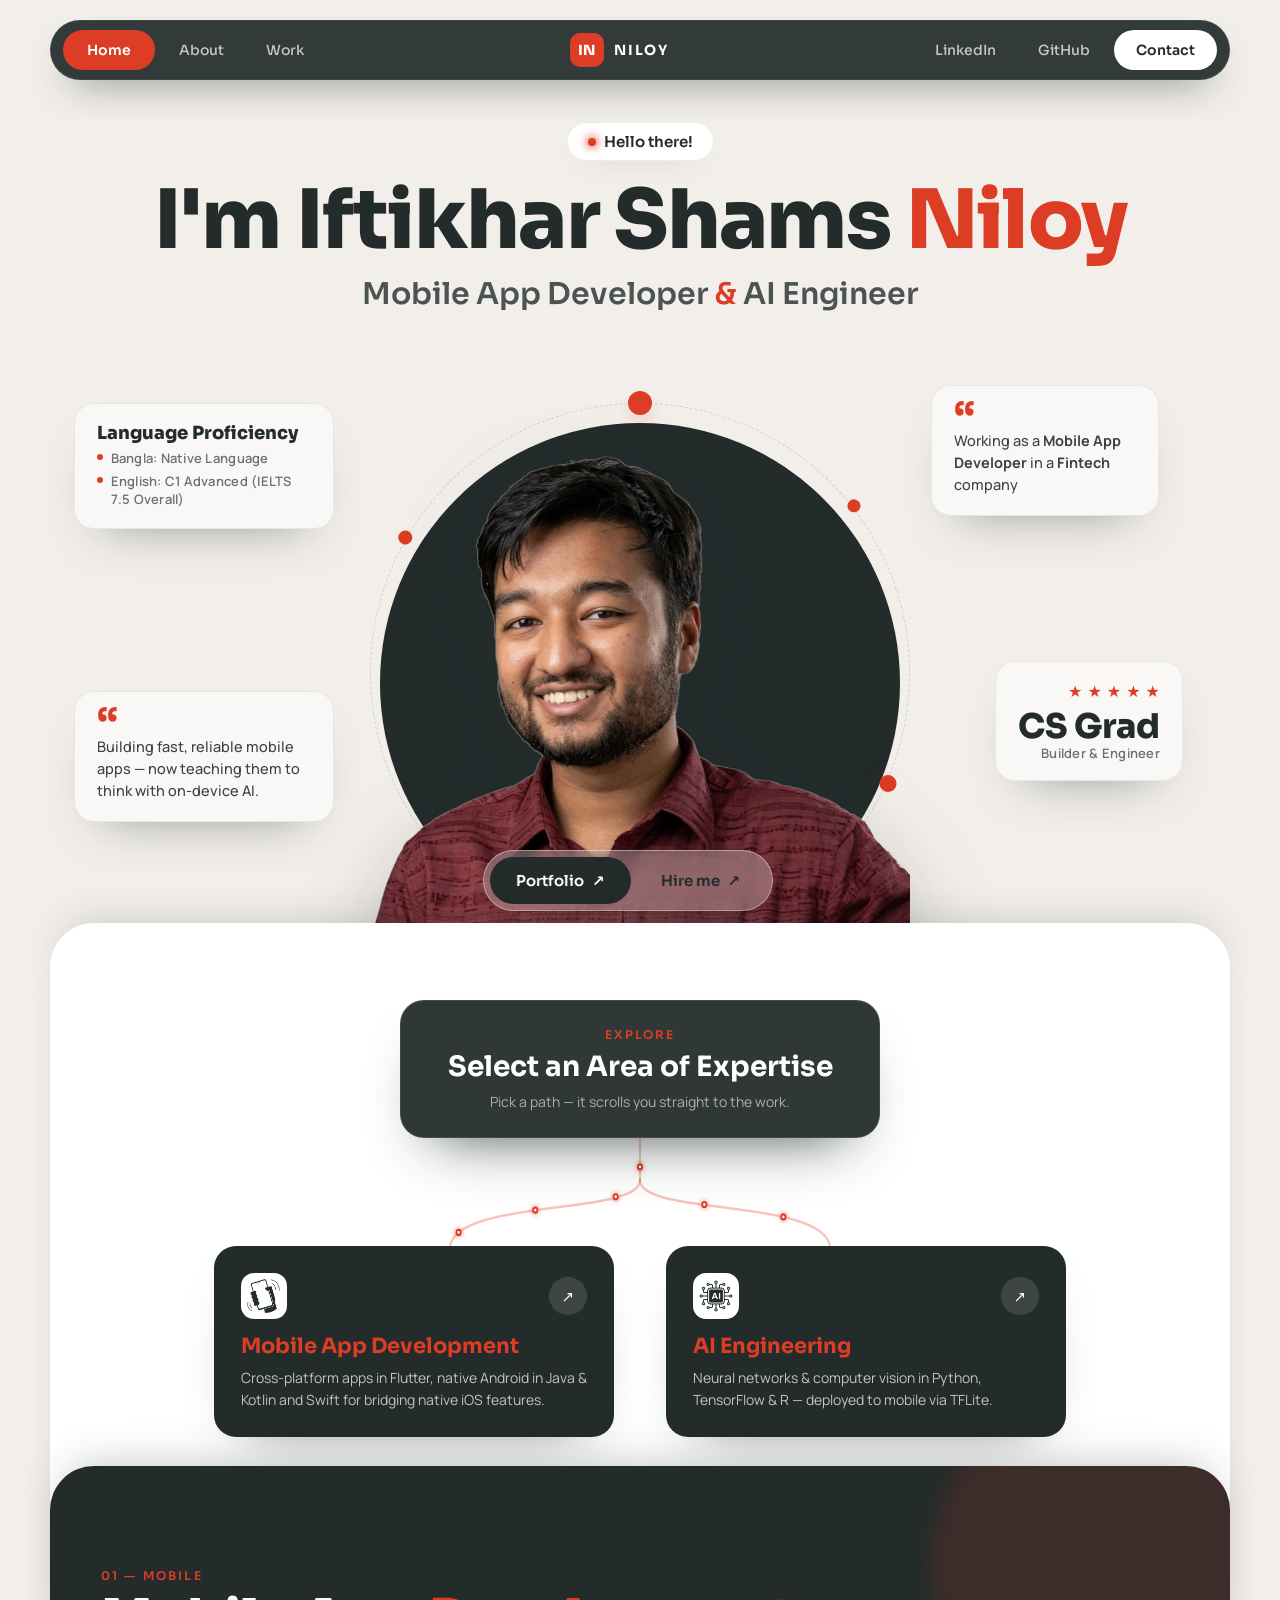
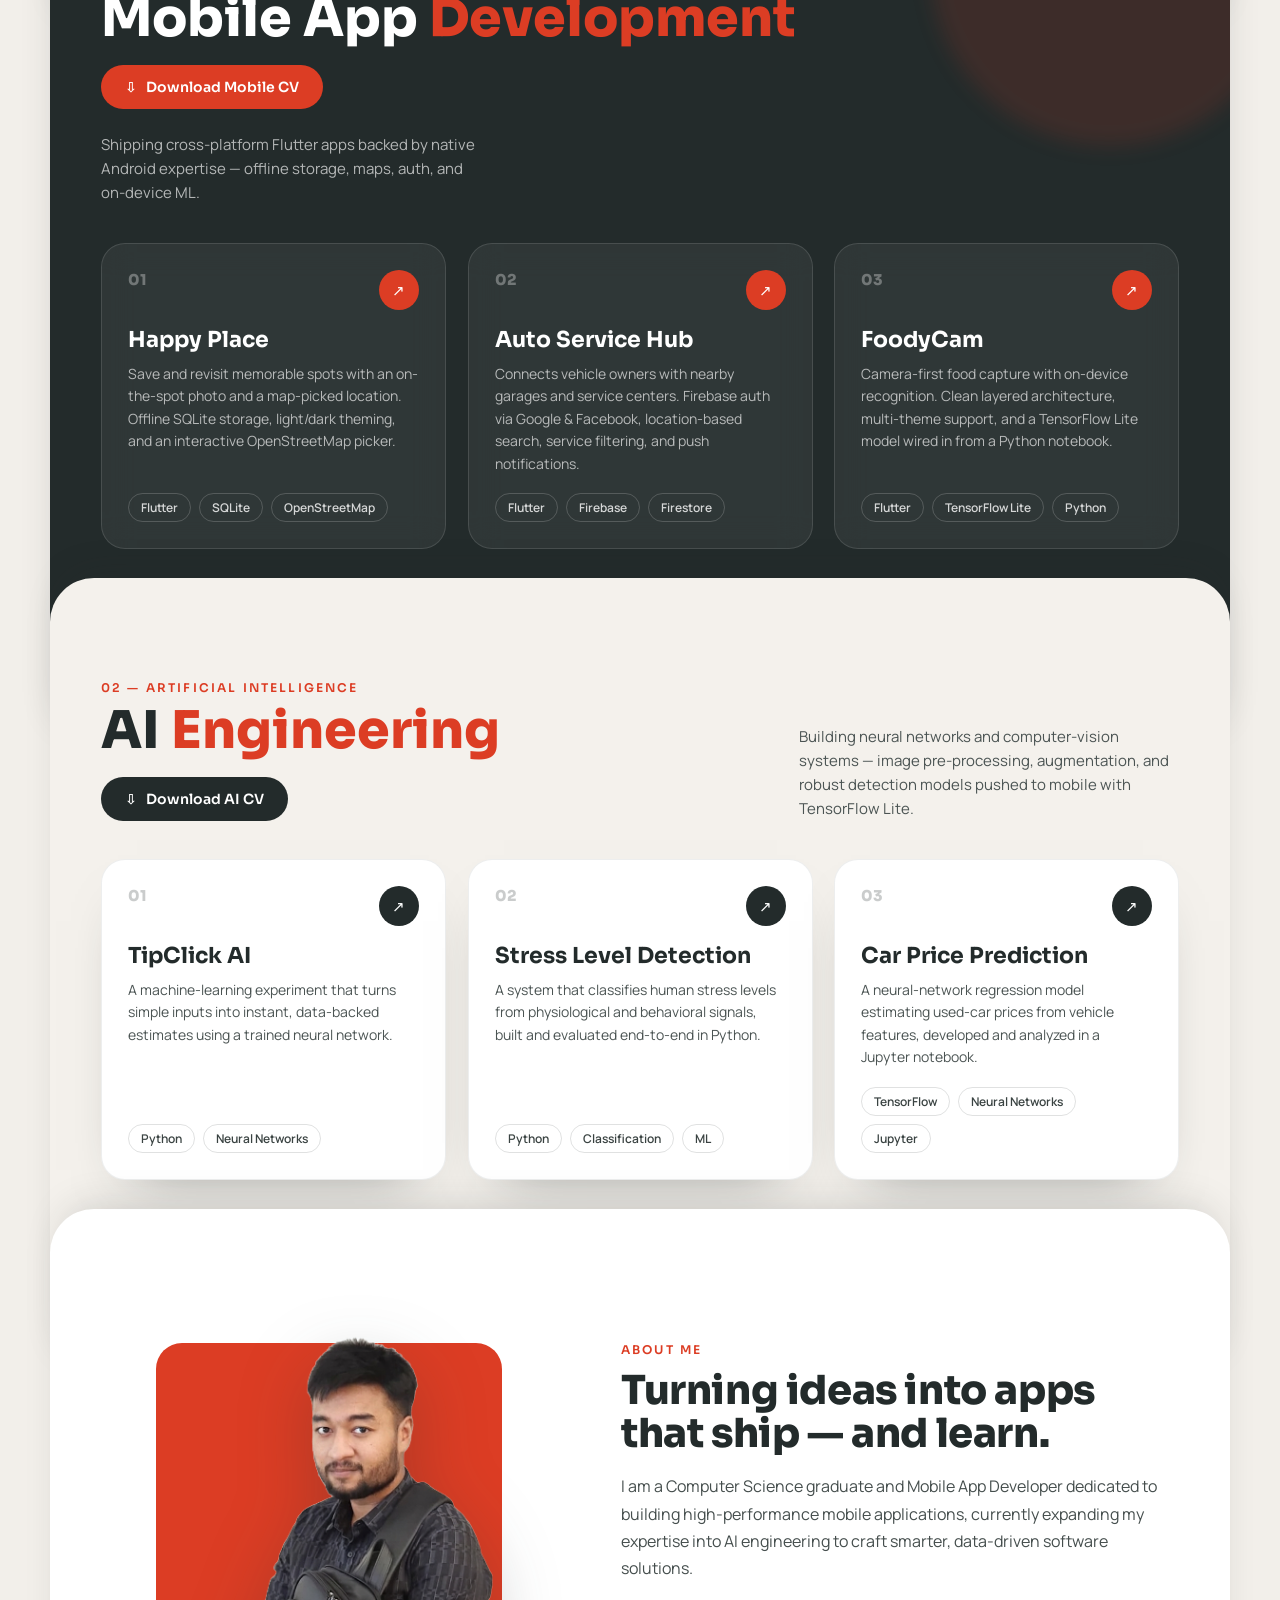
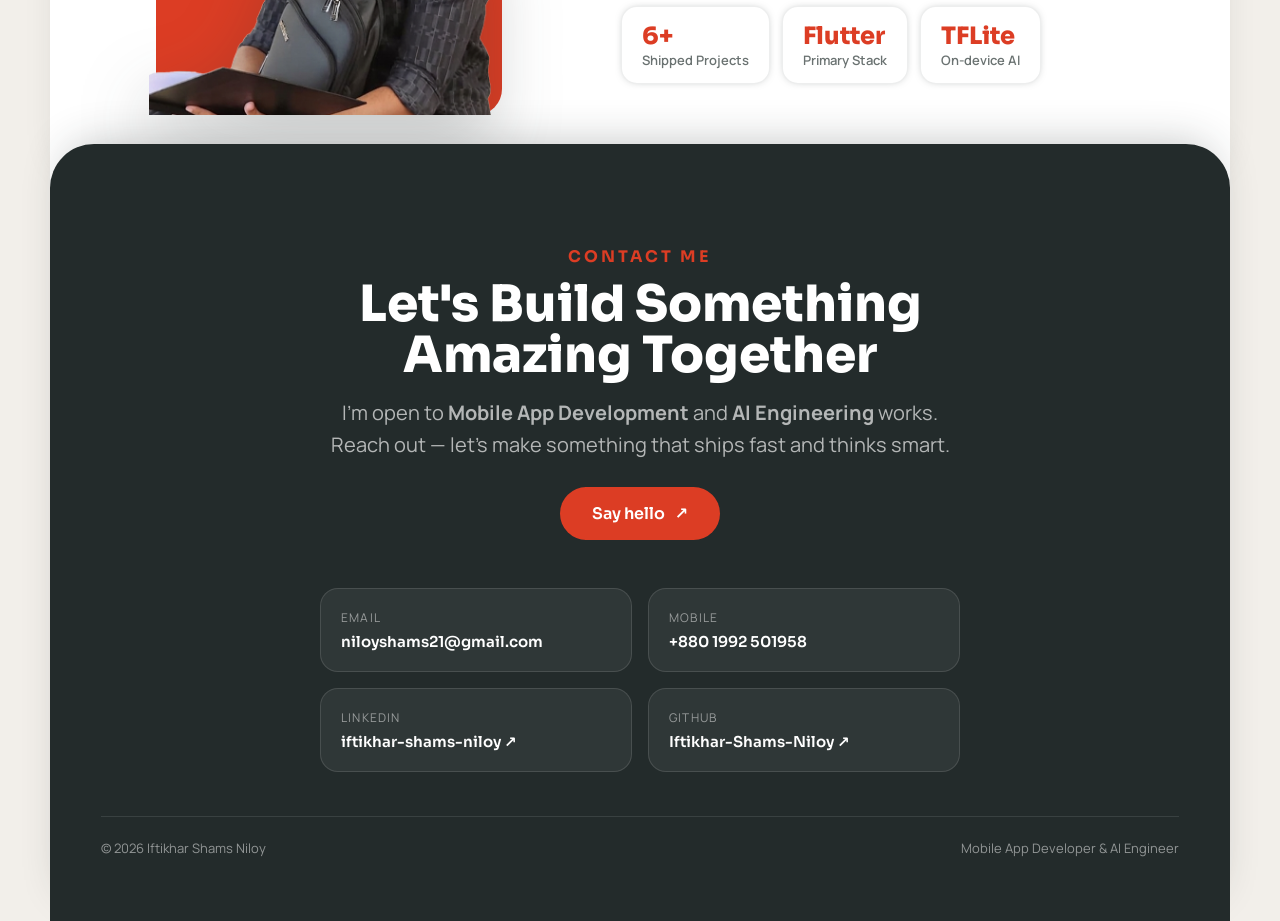
==== commit b2a139f6: "fix: the email button now will lead the user to gmail directly with prefilled mail and subject" ====
--- a/index.html
+++ b/index.html
@@ -229,11 +229,11 @@
       <div class="contact__eyebrow"><b>CONTACT ME</b></div>
       <h2 class="contact__title">Let's Build Something Amazing Together</h2>
       <p class="contact__body">I'm open to <b>Mobile App Development</b> and <b>AI Engineering</b> works. Reach out — let's make something that ships fast and thinks smart.</p>
-      <a href="mailto:niloyshams21@gmail.com" class="contact__hello">Say hello <span aria-hidden="true">↗</span></a>
+      <a href="https://mail.google.com/mail/?view=cm&amp;fm=1&amp;to=niloyshams21@gmail.com&amp;su=Interested%20in%20Hiring%20You%20%E2%80%93%20%5BJob%20Role%2F%20Project%5D" target="_blank" rel="noopener" class="contact__hello">Say hello <span aria-hidden="true">↗</span></a>
     </div>
 
     <div class="contact__grid reveal">
-      <a href="mailto:niloyshams21@gmail.com" class="contact-card">
+      <a href="https://mail.google.com/mail/?view=cm&amp;fm=1&amp;to=niloyshams21@gmail.com&amp;su=Interested%20in%20Hiring%20You%20%E2%80%93%20%5BJob%20Role%2F%20Project%5D" target="_blank" rel="noopener" class="contact-card">
         <div class="contact-card__label">Email</div>
         <div class="contact-card__value contact-card__value--wrap">niloyshams21@gmail.com</div>
       </a>
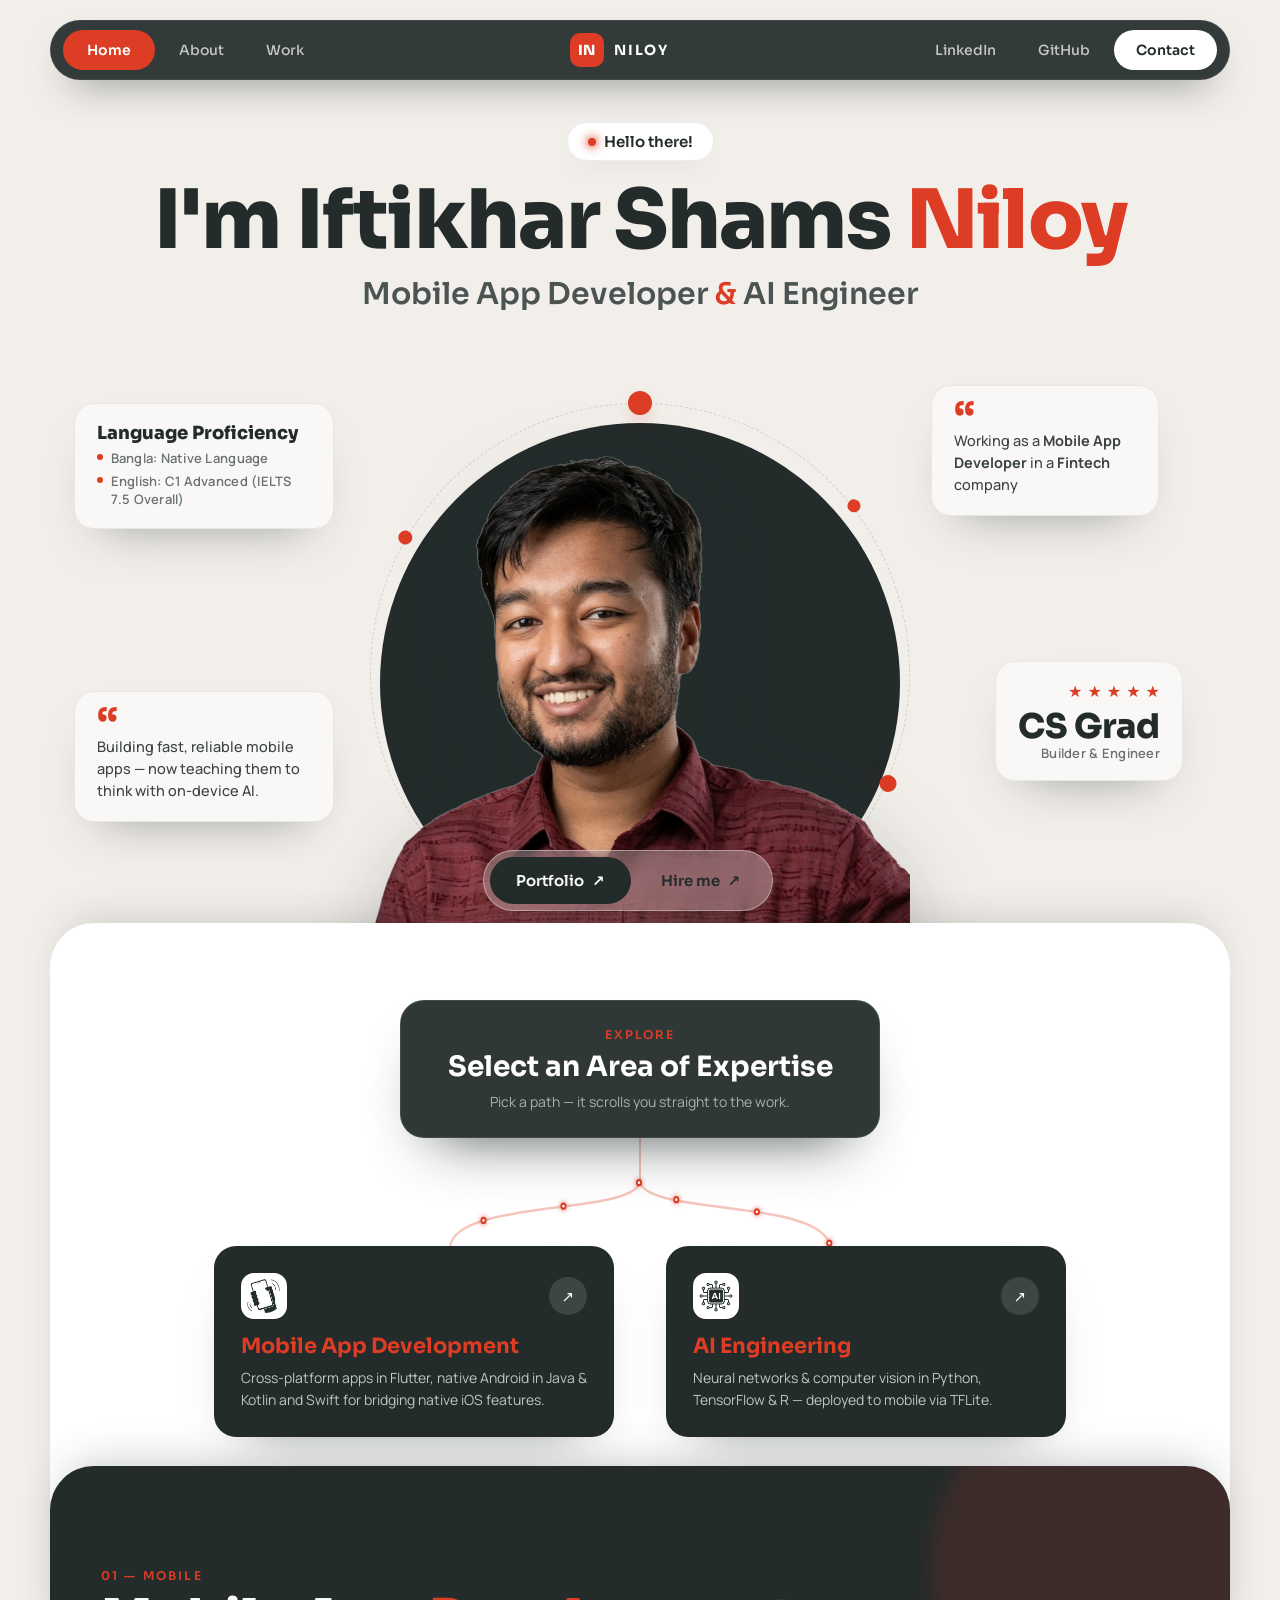
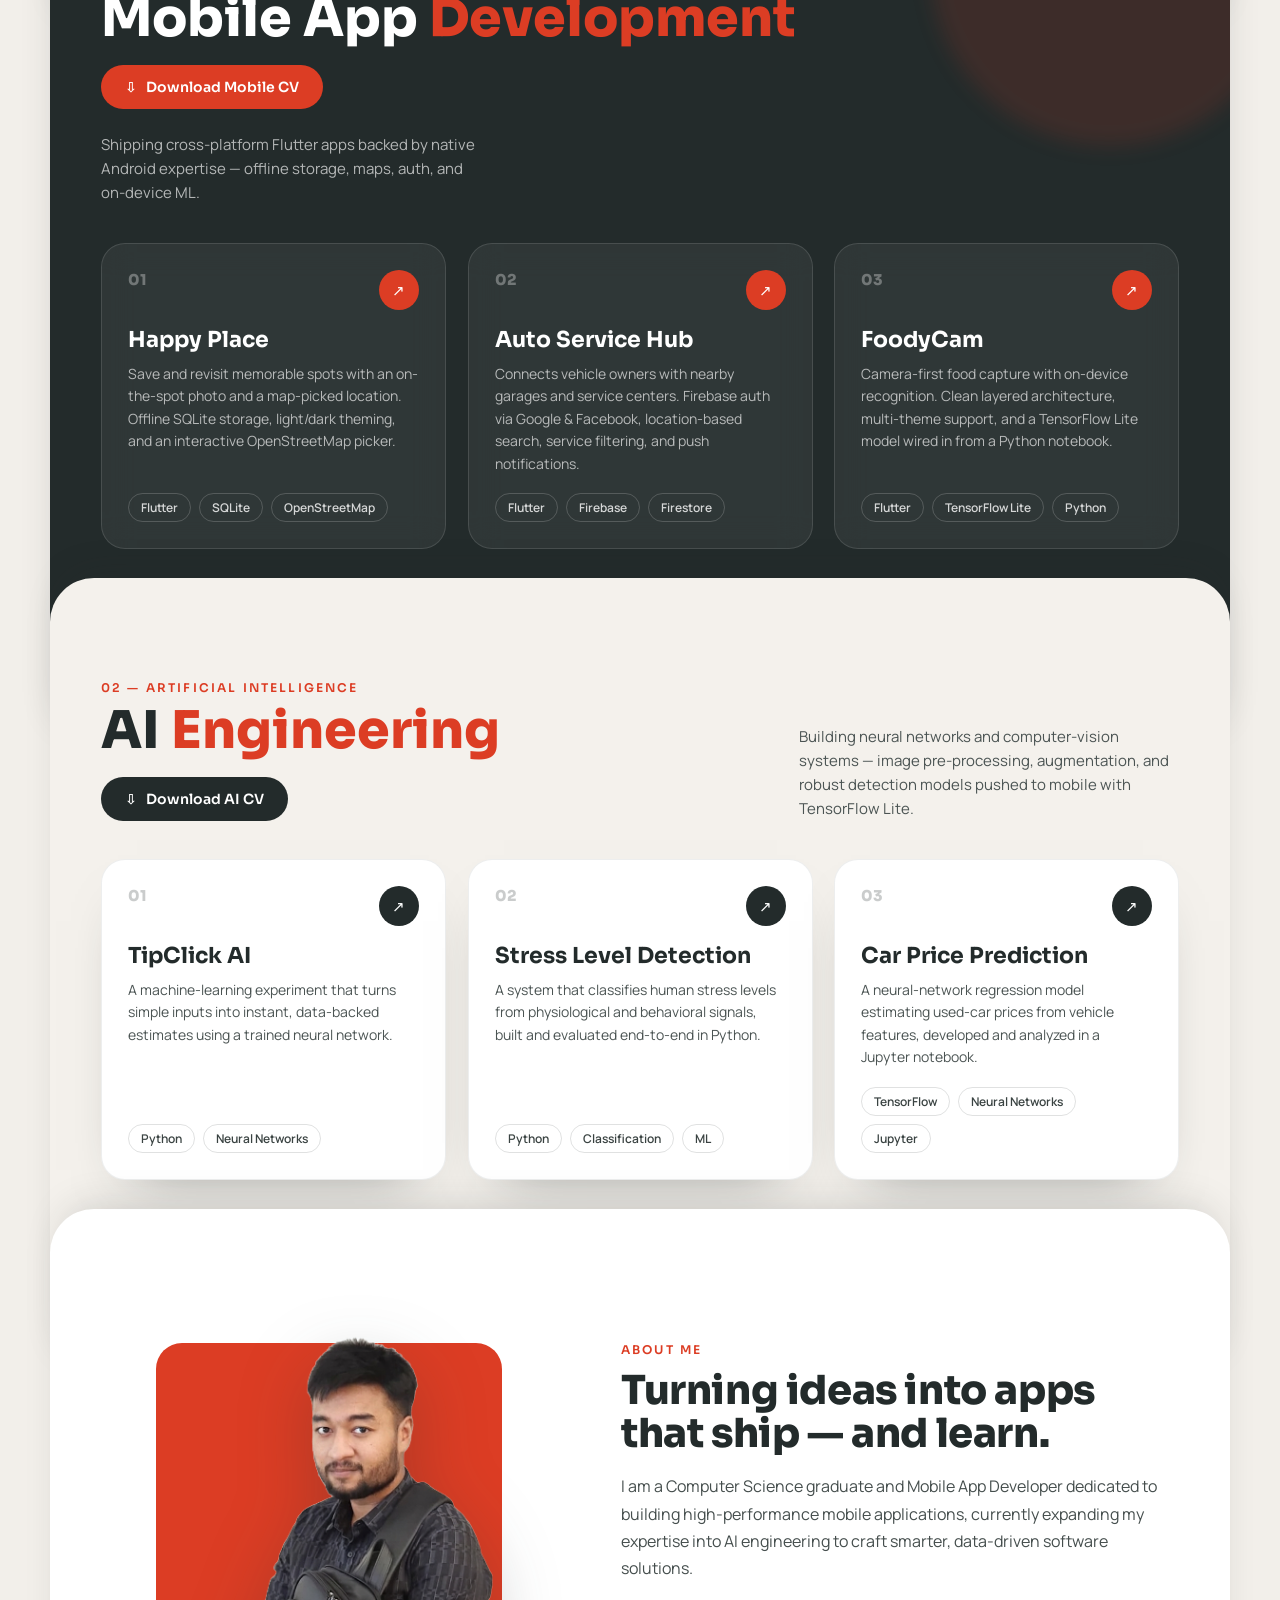
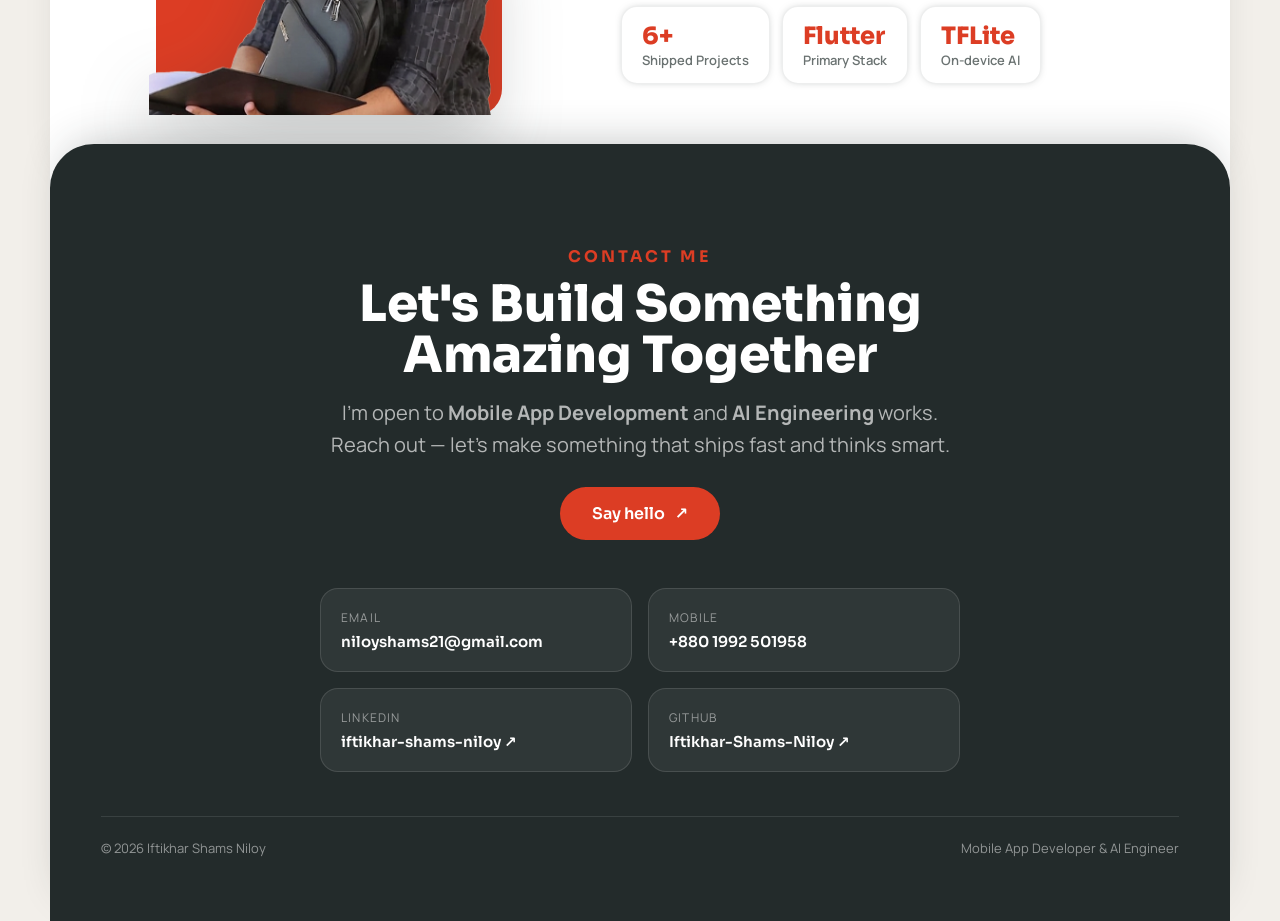
==== commit 881c01d8: "feat: made the website responsive for mobiles" ====
--- a/index.html
+++ b/index.html
@@ -29,8 +29,8 @@
     </a>
 
     <div class="nav__group">
-      <a href="https://www.linkedin.com/in/iftikhar-shams-niloy-92b902220/" target="_blank" rel="noopener" class="nav__link">LinkedIn</a>
-      <a href="https://github.com/Iftikhar-Shams-Niloy" target="_blank" rel="noopener" class="nav__link">GitHub</a>
+      <a href="https://www.linkedin.com/in/iftikhar-shams-niloy-92b902220/" target="_blank" rel="noopener" class="nav__link nav__link--social">LinkedIn</a>
+      <a href="https://github.com/Iftikhar-Shams-Niloy" target="_blank" rel="noopener" class="nav__link nav__link--social">GitHub</a>
       <a href="#contact" class="nav__cta">Contact</a>
     </div>
   </nav>
@@ -45,7 +45,11 @@
       <h1 class="hero__title reveal">I'm Iftikhar Shams <span class="accent">Niloy</span></h1>
       <p class="hero__subtitle reveal">Mobile App Developer <span class="accent">&amp;</span> AI Engineer</p>
 
+      <!-- On desktop, .hero__portrait and .hero__cards are transparent wrappers
+           (display: contents); on mobile the portrait becomes its own block and
+           the floating cards reflow into a grid below it. -->
       <div class="hero__stage reveal">
+        <div class="hero__portrait">
         <div class="hero__circle"></div>
         <div class="hero__ring"></div>
 
@@ -63,33 +67,6 @@
 
         <img id="heroPhoto" class="hero__photo" src="assets/images/photo-formal.png" alt="Iftikhar Shams Niloy">
 
-        <!-- Floating glass cards around the portrait -->
-        <div class="float-card float-card--quote float-card--bottom-left">
-          <div class="float-card__quote-mark">&ldquo;</div>
-          <p class="float-card__text">Building fast, reliable mobile apps — now teaching them to think with on-device AI.</p>
-        </div>
-
-        <div class="float-card float-card--quote float-card--top-right">
-          <div class="float-card__quote-mark">&ldquo;</div>
-          <p class="float-card__text">Working as a <b>Mobile App Developer</b> in a <b>Fintech</b> company</p>
-        </div>
-
-        <div class="float-card float-card--badge float-card--bottom-right">
-          <div class="float-card__stars">
-            <span>★</span><span>★</span><span>★</span><span>★</span><span>★</span>
-          </div>
-          <div class="float-card__headline">CS Grad</div>
-          <div class="float-card__caption">Builder &amp; Engineer</div>
-        </div>
-
-        <div class="float-card float-card--list float-card--top-left">
-          <div class="float-card__headline float-card__headline--small">Language Proficiency</div>
-          <ul class="float-card__list">
-            <li><span class="float-card__bullet"></span>Bangla: Native Language</li>
-            <li><span class="float-card__bullet"></span>English: C1 Advanced (IELTS 7.5 Overall)</li>
-          </ul>
-        </div>
-
         <!-- CTA pill + expandable resume downloads -->
         <div class="hero__cta">
           <div class="cta-pill">
@@ -103,6 +80,36 @@
             <a href="assets/resume/Iftikhar-Shams-Niloy-Resume-Mobile.pdf" download="Iftikhar-Shams-Niloy-Mobile-Resume.pdf" class="resume-panel__link resume-panel__link--dark">Mobile App Developer Resume</a>
           </div>
         </div>
+        </div><!-- /hero__portrait -->
+
+        <!-- Floating glass cards around the portrait -->
+        <div class="hero__cards">
+        <div class="float-card float-card--quote float-card--bottom-left">
+          <div class="float-card__quote-mark">&ldquo;</div>
+          <p class="float-card__text">Building fast, reliable mobile apps — now teaching them to think with on-device AI.</p>
+        </div>
+
+        <div class="float-card float-card--quote float-card--top-right">
+          <div class="float-card__quote-mark">&ldquo;</div>
+          <p class="float-card__text">Working as a <b>Mobile App Developer</b> in a <b>Fintech</b> company</p>
+        </div>
+
+        <div class="float-card float-card--badge float-card--bottom-right">
+          <div class="float-card__stars">
+            <span>★</span><span>★</span><span>★</span><span>★</span><span>★</span>
+          </div>
+          <div class="float-card__headline">CS Grad</div>
+          <div class="float-card__caption">Builder &amp; Engineer</div>
+        </div>
+
+        <div class="float-card float-card--list float-card--top-left">
+          <div class="float-card__headline float-card__headline--small">Language Proficiency</div>
+          <ul class="float-card__list">
+            <li><span class="float-card__bullet"></span>Bangla: Native Language</li>
+            <li><span class="float-card__bullet"></span>English: C1 Advanced (IELTS 7.5 Overall)</li>
+          </ul>
+        </div>
+        </div><!-- /hero__cards -->
       </div>
     </div>
   </section>
@@ -115,6 +122,9 @@
         <div class="chart__question">Select an Area of Expertise</div>
         <div class="chart__hint">Pick a path — it scrolls you straight to the work.</div>
       </div>
+
+      <!-- Mobile connector: vertical line with a falling spark (hidden on desktop) -->
+      <div class="chart__vline" aria-hidden="true"></div>
 
       <!-- Connector with flowing sparks from the root node to the two paths -->
       <svg class="chart__connector" viewBox="0 0 900 110" height="110" fill="none" preserveAspectRatio="none" aria-hidden="true">
@@ -149,6 +159,9 @@
           <p class="path-card__desc">Cross-platform apps in Flutter, native Android in Java &amp; Kotlin and Swift for bridging native iOS features.</p>
         </a>
 
+        <!-- Mobile connector between the two stacked cards (hidden on desktop) -->
+        <div class="chart__vline" aria-hidden="true"></div>
+
         <a href="#ai" class="path-card reveal reveal--from-right">
           <div class="path-card__top">
             <span class="path-card__icon"><img src="assets/images/icon-ai.png" alt=""></span>
--- a/css/base.css
+++ b/css/base.css
@@ -19,6 +19,15 @@
 
   --font-heading: 'Sora', system-ui, sans-serif;
   --font-body: 'Manrope', system-ui, sans-serif;
+}
+
+/* Tighter card stacking and softer corners on small screens. */
+@media (max-width: 760px) {
+  :root {
+    --card-underlap: 60px;
+    --card-overlap: 20px;
+    --radius-section: 32px;
+  }
 }
 
 * {
--- a/css/components.css
+++ b/css/components.css
@@ -21,6 +21,13 @@
   border-radius: 999px;
   padding: 9px 12px;
   box-shadow: 0 18px 40px -22px rgba(35, 43, 43, 0.9);
+  transition: background .3s ease;
+}
+
+/* Once the page is scrolled, the bar goes translucent (js/main.js
+   toggles this class); the backdrop blur keeps the labels readable. */
+.nav--scrolled {
+  background: rgba(35, 43, 43, 0.3);
 }
 
 .nav__group {
@@ -86,6 +93,27 @@
   background: #fff;
   padding: 11px 22px;
   border-radius: 999px;
+}
+
+/* Compact nav: the logo moves to the front, the wordmark and the social
+   links drop out (both are repeated in the contact section), and paddings
+   shrink so [IN] Home About Work [Contact] fits a phone screen. */
+@media (max-width: 820px) {
+  .nav {
+    top: 12px;
+    margin-top: 12px;
+    padding: 7px 8px;
+  }
+
+  .nav__brand { order: -1; }
+  .nav__name,
+  .nav__link--social { display: none; }
+
+  .nav__link { padding: 9px 11px; font-size: 13px; }
+  .nav__link--active { padding: 9px 15px; }
+  .nav__cta { padding: 9px 15px; font-size: 13px; }
+
+  .nav__logo { border-radius: 50%; }
 }
 
 /* --------------------------- Floating glass cards --------------------------- */
@@ -179,11 +207,25 @@
   margin-top: 5px;
 }
 
-/* The pinned cards need room around the portrait; hide them when narrow. */
+/* On narrow screens there is no room to pin the cards around the portrait,
+   so they drop out of the stage into the .hero__cards grid below it
+   (see sections.css): quotes span the full row, badges share one. */
 @media (max-width: 900px) {
   .float-card {
-    display: none;
+    position: static;
+    max-width: none;
+    animation: none;
+    padding: 16px 18px;
   }
+
+  .float-card--quote { grid-column: 1 / -1; }
+
+  .float-card--top-right { width: auto; }
+
+  .float-card--bottom-right { text-align: left; }
+  .float-card--bottom-right .float-card__stars { justify-content: flex-start; }
+
+  .float-card__headline { font-size: 26px; }
 }
 
 /* ------------------------- CTA pill + resume panel ------------------------- */
@@ -201,6 +243,13 @@
   gap: 10px;
   width: max-content;
   max-width: 90vw;
+}
+
+/* On mobile the pill sits nearer the portrait's bottom edge. */
+@media (max-width: 900px) {
+  .hero__cta {
+    bottom: 10px;
+  }
 }
 
 .cta-pill,
@@ -283,6 +332,32 @@
 .resume-panel__link--accent { background: var(--accent); }
 .resume-panel__link--dark   { background: var(--ink); }
 
+/* On phones the two resume buttons don't fit side by side: the panel wraps
+   below the CTA pill, stacks its links, and animates height instead of width. */
+@media (max-width: 640px) {
+  .resume-panel {
+    flex-direction: column;
+    align-items: stretch;
+    border-radius: 28px;
+    width: 100%;
+    max-width: none;
+    max-height: 0;
+    transition:
+      max-height .42s cubic-bezier(.4, 0, .2, 1),
+      opacity .26s ease .34s,
+      visibility 0s .66s;
+  }
+
+  .resume-panel.is-open {
+    max-width: none;
+    max-height: 160px;
+    transition:
+      max-height .48s cubic-bezier(.16, .72, .2, 1) .16s,
+      opacity .3s ease,
+      visibility 0s;
+  }
+}
+
 /* ------------------------ Expertise path cards ------------------------ */
 
 .path-card {
--- a/css/sections.css
+++ b/css/sections.css
@@ -68,6 +68,45 @@
   height: clamp(400px, 52vw, 600px);
   display: flex;
   justify-content: center;
+}
+
+/* On desktop these wrappers don't exist layout-wise: the portrait pieces and
+   the floating cards position themselves against the stage directly. */
+.hero__portrait,
+.hero__cards {
+  display: contents;
+}
+
+/* Mobile hero: the portrait becomes its own block and the floating cards
+   drop into a glass-card grid underneath it (card styles in components.css). */
+@media (max-width: 900px) {
+  .hero__stage {
+    display: block;
+    height: auto;
+  }
+
+  .hero__portrait {
+    position: relative;
+    display: flex;
+    justify-content: center;
+    height: min(440px, 118vw);
+    /* Clips the portrait's cropped bottom edge, which the next section
+       covers on desktop. */
+    overflow: clip;
+  }
+
+  .hero__cards {
+    display: grid;
+    grid-template-columns: repeat(2, minmax(0, 1fr));
+    gap: 12px;
+    margin-top: 20px;
+    text-align: left;
+  }
+
+  /* The next card overlaps the hero bottom; keep clearance under the grid. */
+  .hero__inner {
+    padding-bottom: 96px;
+  }
 }
 
 .hero__circle,
@@ -217,6 +256,55 @@
   flex-wrap: wrap;
 }
 
+/* Mobile connector: a vertical track with a spark falling along it,
+   threading root node -> first card -> second card. */
+.chart__vline {
+  display: none;
+  position: relative;
+  width: 2.5px;
+  height: 54px;
+  margin: 2px auto;
+  border-radius: 2px;
+  background: rgba(220, 61, 36, 0.3);
+}
+
+.chart__vline::before {
+  content: "";
+  position: absolute;
+  left: 50%;
+  transform: translateX(-50%);
+  width: 9px;
+  height: 9px;
+  border-radius: 50%;
+  background: var(--accent);
+  box-shadow: 0 0 8px 2px rgba(220, 61, 36, 0.55);
+  animation: sparkFall 1.6s linear infinite;
+}
+
+@keyframes sparkFall {
+  0%   { top: -5px; opacity: 0; }
+  12%  { opacity: 1; }
+  88%  { opacity: 1; }
+  100% { top: calc(100% - 4px); opacity: 0; }
+}
+
+/* Stacked layout: swap the branching SVG for the vertical connectors. */
+@media (max-width: 760px) {
+  .chart__connector { display: none; }
+  .chart__vline { display: block; }
+
+  .chart__paths {
+    flex-direction: column;
+    align-items: center;
+    gap: 0;
+  }
+
+  .path-card {
+    width: 100%;
+    max-width: 420px;
+  }
+}
+
 /* ---------------------------- Work sections ---------------------------- */
 
 .work {
